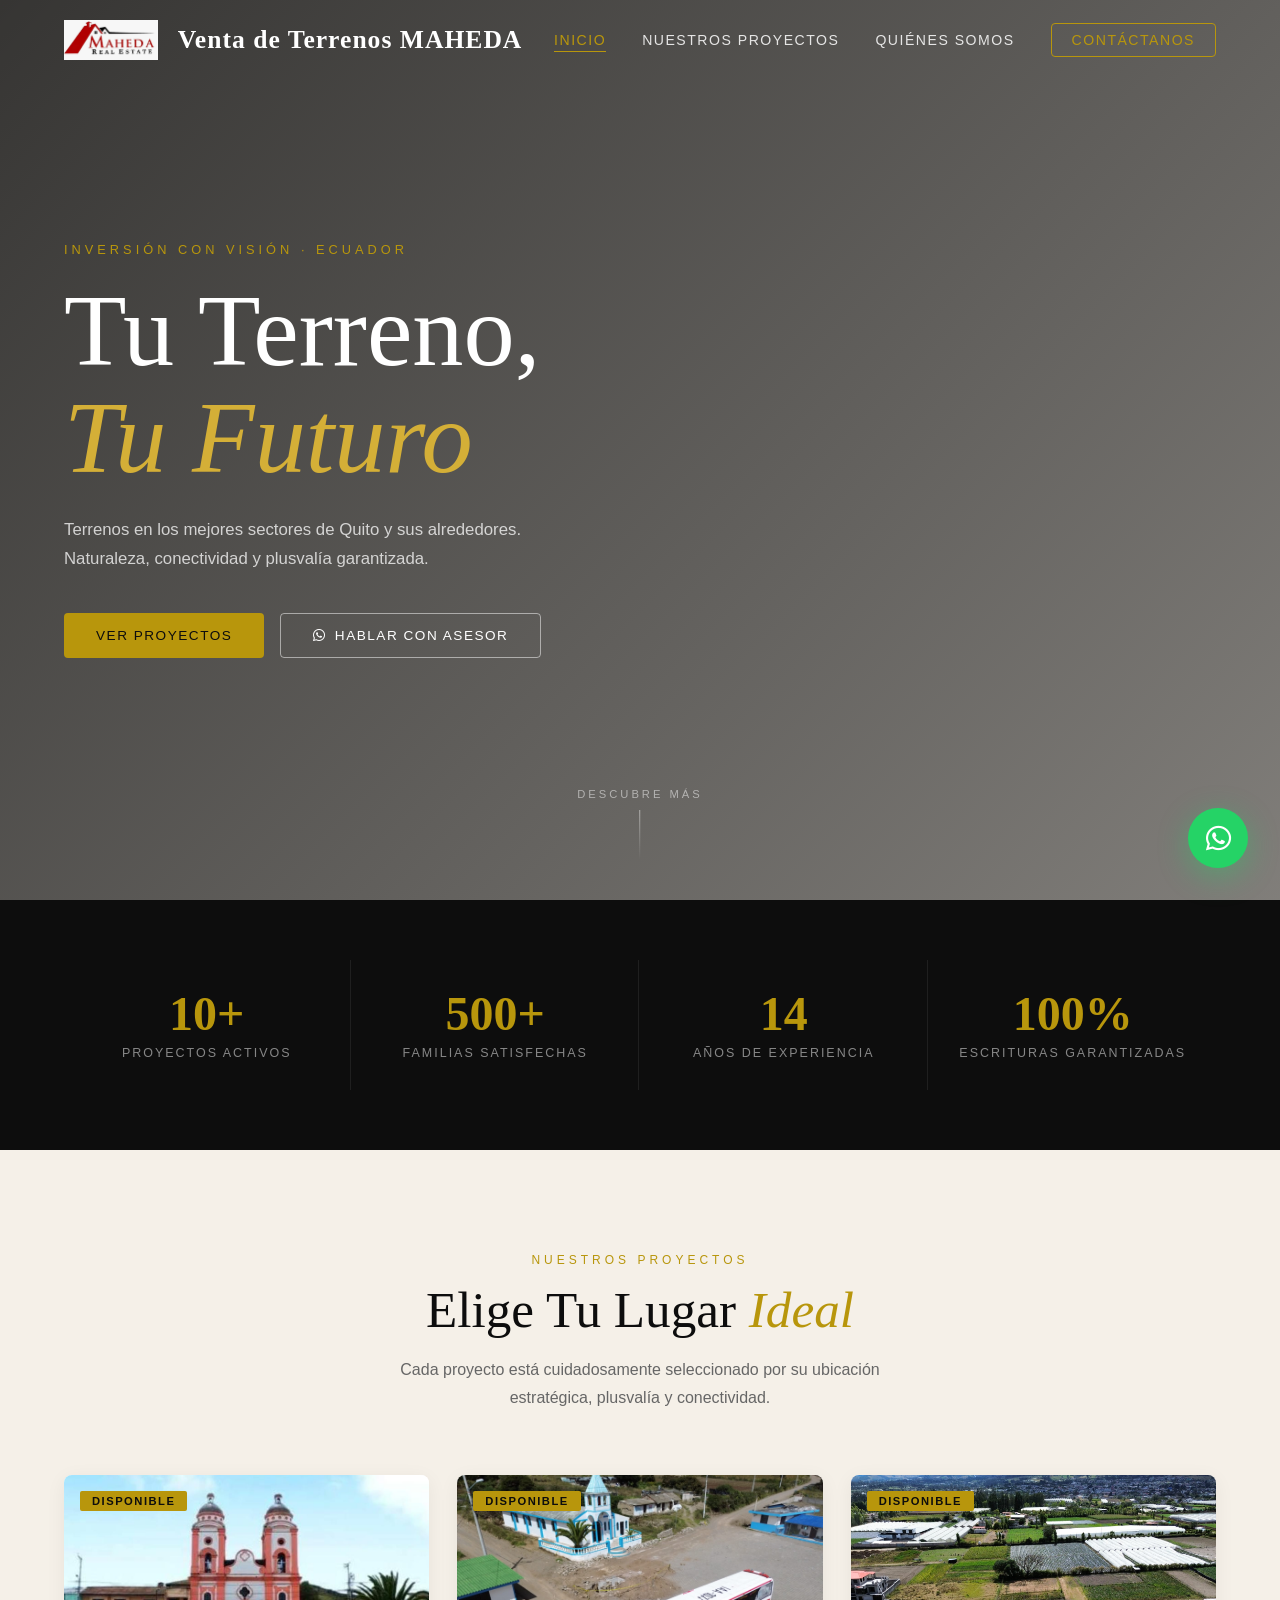
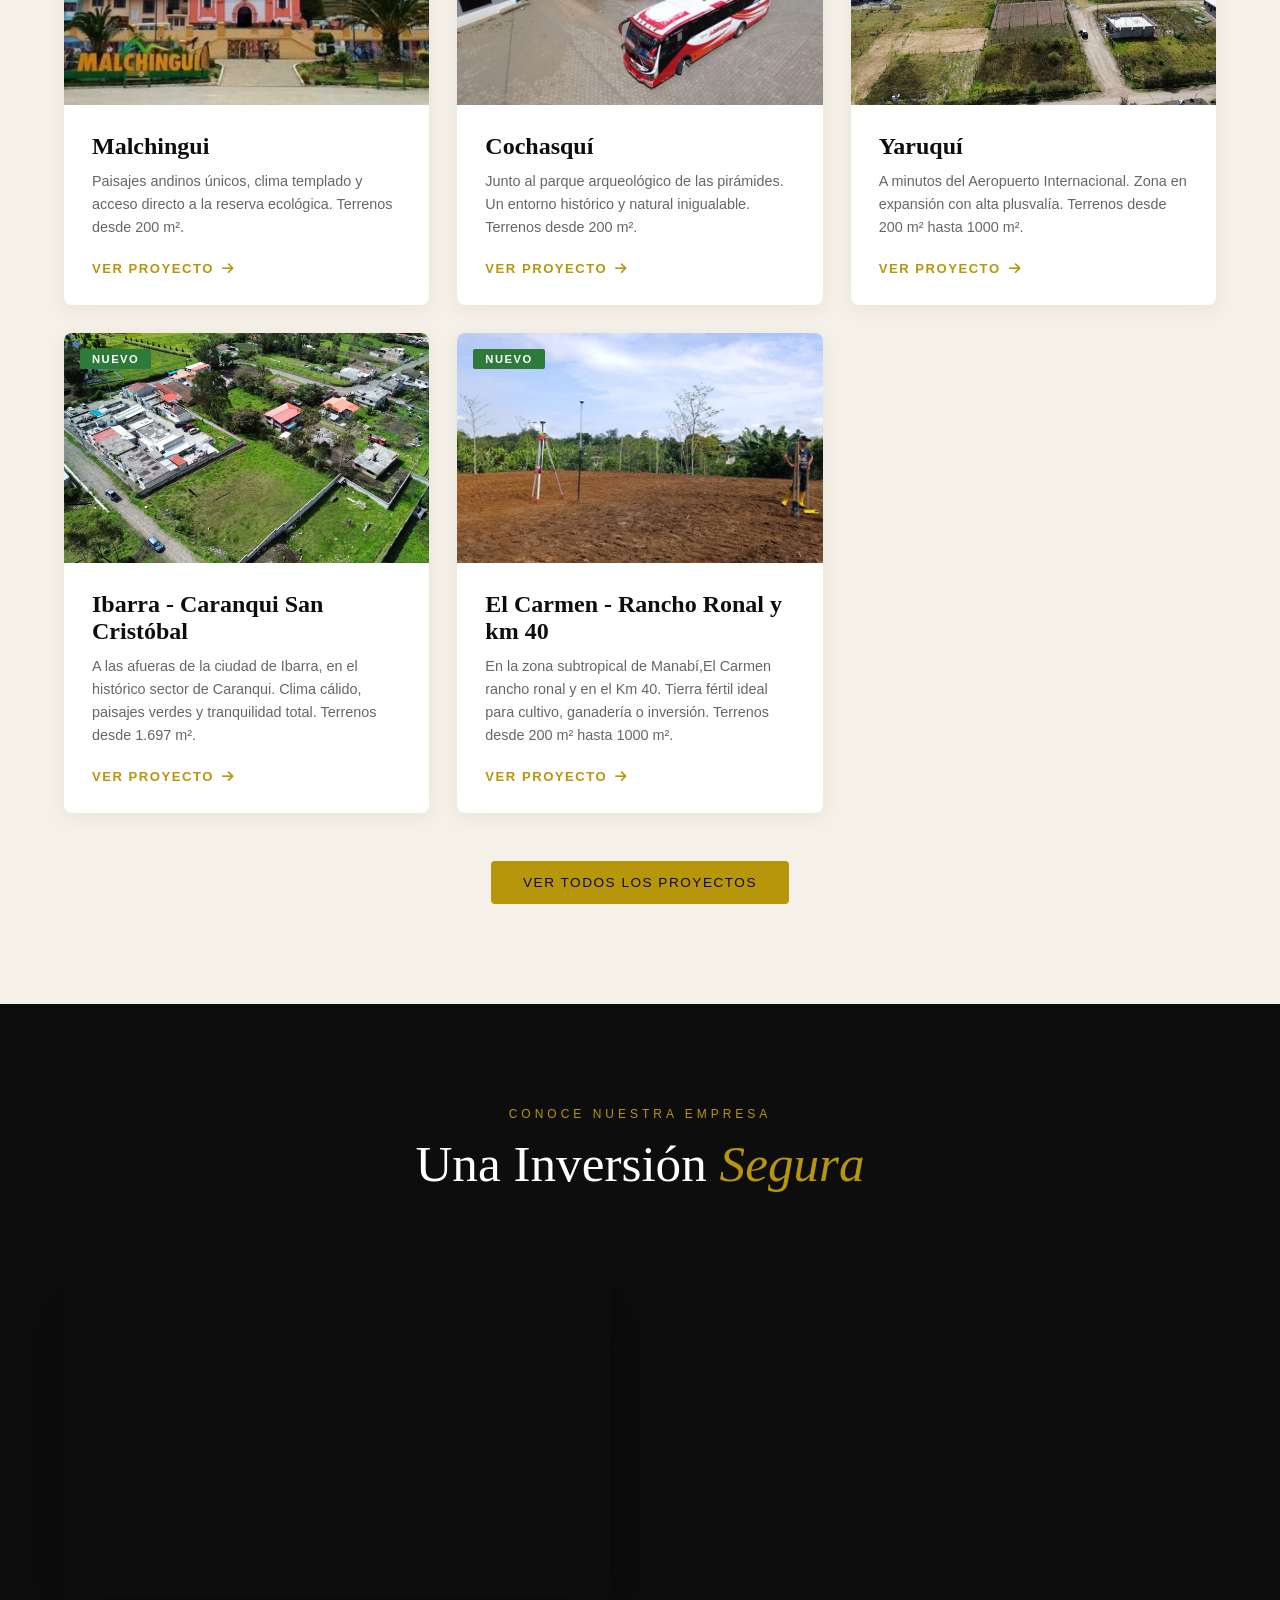
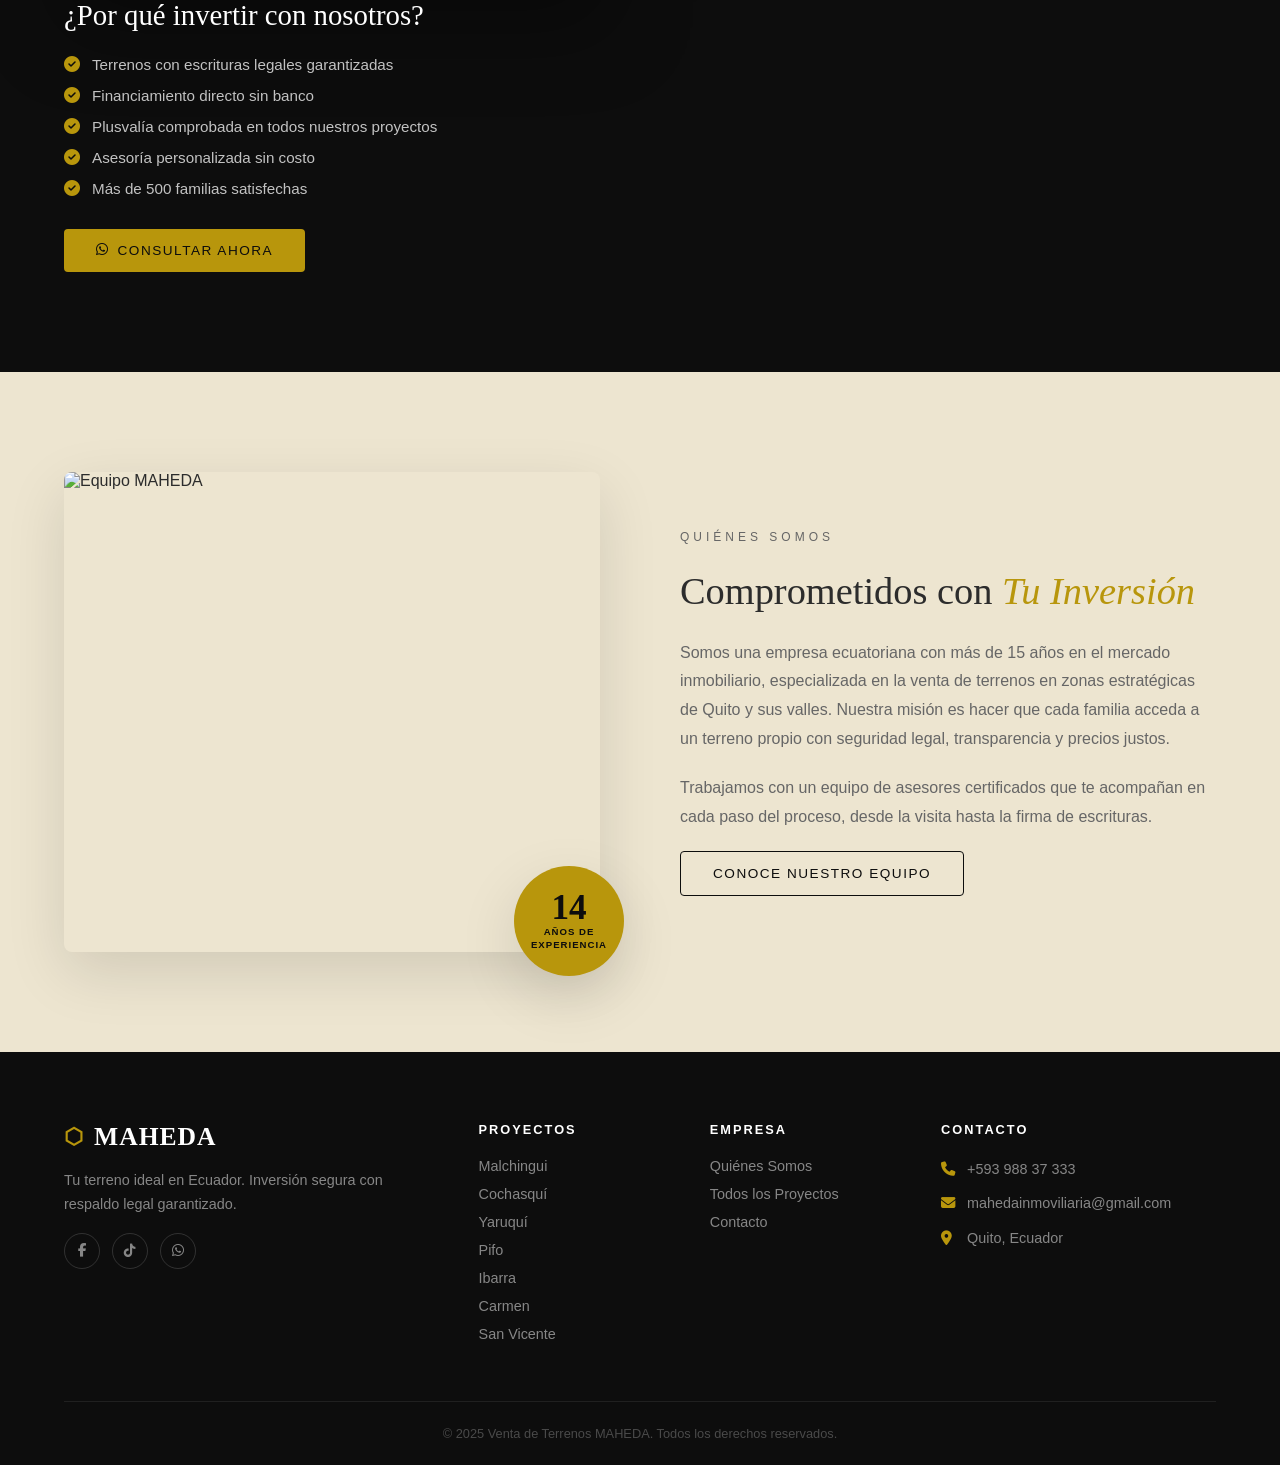
==== index.html @ ccbd86ca "first commit" ====
<!DOCTYPE html>
<html lang="es">
<head>
  <meta charset="UTF-8" />
  <meta name="viewport" content="width=device-width, initial-scale=1.0"/>
  <meta name="description" content="Venta de terrenos en Quito y sus alrededores. Proyectos en Malchingui, Cochasquí, Yaruquí, El carmen, San cristobal y Pifo . Inversión segura en Ecuador."/>
  <meta name="keywords" content="venta de terrenos Quito, terrenos Ecuador, lotes Quito, inversión terrenos, Malchingui, Cochasquí, Yaruquí"/>
  <title>MAHEDA | Venta de terrenos Quito</title>
  <link rel="icon" href="./img/logo.jpg" type="logo."/>

  <link rel="stylesheet" href="css/styles.css"/>
  <link href="https://cdn.pixabay.com/video/2022/10/31/137210-766502986_large.mp4" rel="stylesheet"/>
  <link rel="stylesheet" href="https://cdnjs.cloudflare.com/ajax/libs/font-awesome/6.5.0/css/all.min.css"/>
</head>
<body>

  <!-- NAVBAR -->
  <nav class="navbar" id="navbar">
    <div class="nav-container">
      <a href="index.html" class="nav-logo">
        <img src="./img/logo.jpg" alt="Logo MAHEDA" class="logo-img" style="height: 40px; width: auto; margin-right: 10px;"/>
        <span>Venta de Terrenos MAHEDA</span>
      </a>
      <ul class="nav-menu" id="navMenu">
        <li><a href="index.html" class="nav-link active">Inicio</a></li>
        <li><a href="proyectos.html" class="nav-link">Nuestros Proyectos</a></li>
        <li><a href="quienes-somos.html" class="nav-link">Quiénes Somos</a></li>
        <li><a href="#contacto" class="nav-link nav-cta">Contáctanos</a></li>
      </ul>
      <button class="hamburger" id="hamburger">
        <span></span><span></span><span></span>
      </button>
    </div>
  </nav>

  <!-- HERO -->
  <section class="hero" id="inicio">
    <div class="hero-overlay"></div>
    <video class="hero-video" autoplay muted loop playsinline>
      <source src="./img/WhatsApp Video 2026-02-23 at 12.33.13 PM.mp4" type="video/mp4"/>
    </video>
    <div class="hero-content">
      <p class="hero-tag">Inversión con Visión · Ecuador</p>
      <h1 class="hero-title">Tu Terreno,<br/><em>Tu Futuro</em></h1>
      <p class="hero-subtitle">Terrenos en los mejores sectores de Quito y sus alrededores. Naturaleza, conectividad y plusvalía garantizada.</p>
      <div class="hero-buttons">
        <a href="proyectos.html" class="btn btn-primary">Ver Proyectos</a>
        <a href="https://wa.me/message/QXF6SSZLIWANG1" target="_blank" class="btn btn-outline">
          <i class="fab fa-whatsapp"></i> Hablar con Asesor
        </a>
      </div>
    </div>
    <div class="hero-scroll">
      <span>Descubre más</span>
      <div class="scroll-line"></div>
    </div>
  </section>

  <!-- STATS -->
  <section class="stats">
    <div class="container">
      <div class="stats-grid">
        <div class="stat-item">
          <span class="stat-num">10+</span>
          <span class="stat-label">Proyectos Activos</span>
        </div>
        <div class="stat-item">
          <span class="stat-num">500+</span>
          <span class="stat-label">Familias Satisfechas</span>
        </div>
        <div class="stat-item">
          <span class="stat-num">14</span>
          <span class="stat-label">Años de Experiencia</span>
        </div>
        <div class="stat-item">
          <span class="stat-num">100%</span>
          <span class="stat-label">Escrituras Garantizadas</span>
        </div>
      </div>
    </div>
  </section>

  <!-- PROYECTOS DESTACADOS -->
  <section class="proyectos-home" id="proyectos">
    <div class="container">
      <div class="section-header">
        <p class="section-tag">Nuestros Proyectos</p>
        <h2 class="section-title">Elige Tu Lugar <em>Ideal</em></h2>
        <p class="section-desc">Cada proyecto está cuidadosamente seleccionado por su ubicación estratégica, plusvalía y conectividad.</p>
      </div>
      <div class="cards-grid">

        <a href="proyecto-malchingui.html" class="project-card">
          <div class="card-img-wrap">
            <img src="./img/M1.png" alt="Terrenos Malchingui"/>
            <span class="card-badge">Disponible</span>
          </div>
          <div class="card-body">
            <h3>Malchingui</h3>
            <p>Paisajes andinos únicos, clima templado y acceso directo a la reserva ecológica. Terrenos desde 200 m².</p>
            <span class="card-link">Ver proyecto <i class="fas fa-arrow-right"></i></span>
          </div>
        </a>

        <a href="proyecto-cochasqui.html" class="project-card">
          <div class="card-img-wrap">
            <img src="./img/C1.png" alt="Terrenos Cochasquí"/>
            <span class="card-badge">Disponible</span>
          </div>
          <div class="card-body">
            <h3>Cochasquí</h3>
            <p>Junto al parque arqueológico de las pirámides. Un entorno histórico y natural inigualable. Terrenos desde 200 m².</p>
            <span class="card-link">Ver proyecto <i class="fas fa-arrow-right"></i></span>
          </div>
        </a>

        <a href="proyecto-yaruqui.html" class="project-card">
          <div class="card-img-wrap">
            <img src="./img/Y1.png" alt="Terrenos Yaruquí"/>
            <span class="card-badge">Disponible</span>
          </div>
          <div class="card-body">
            <h3>Yaruquí</h3>
            <p>A minutos del Aeropuerto Internacional. Zona en expansión con alta plusvalía. Terrenos desde 200 m² hasta 1000 m².</p>
            <span class="card-link">Ver proyecto <i class="fas fa-arrow-right"></i></span>
          </div>
        </a>

        <a href="proyecto-SanCristobal.html" class="project-card">
          <div class="card-img-wrap">
            <img src="./img/SC1.png" alt="Terrenos San Cristóbal"/>
            <span class="card-badge new">Nuevo</span>
          </div>
          <div class="card-body">
            <h3>Ibarra - Caranqui San Cristóbal</h3>
            <p>A las afueras de la ciudad de Ibarra, en el histórico sector de Caranqui. Clima cálido, paisajes verdes y tranquilidad total. Terrenos desde 1.697  m².</p>
            <span class="card-link">Ver proyecto <i class="fas fa-arrow-right"></i></span>
          </div>
        </a>

        <a href="proyecto-Carmen.html" class="project-card">
          <div class="card-img-wrap">
            <img src="./img/CR1.png" alt="Terrenos El Carmen"/>
            <span class="card-badge new">Nuevo</span>
          </div>
          <div class="card-body">
            <h3>El Carmen - Rancho Ronal y km 40</h3>
            <p>En la zona subtropical de Manabí,El Carmen rancho ronal y en el Km 40. Tierra fértil ideal para cultivo, ganadería o inversión. Terrenos desde 200 m² hasta 1000 m².</p>
            <span class="card-link">Ver proyecto <i class="fas fa-arrow-right"></i></span>
          </div>
        </a>

      </div>
      <div class="center-btn">
        <a href="proyectos.html" class="btn btn-primary">Ver Todos los Proyectos</a>
      </div>
    </div>
  </section>

  <!-- VIDEO SECTION -->
  <section class="video-section">
    <div class="container">
      <div class="section-header light">
        <p class="section-tag">Conoce Nuestra Empresa</p>
        <h2 class="section-title">Una Inversión <em>Segura</em></h2>
      </div>
      <div class="video-grid">
  <div class="video-wrap">
    <iframe 
      width="100%" 
      height="100%" 
      src="https://www.youtube.com/embed/TnKXpTkiwDs" 
      title="Terrenos Quito" 
      frameborder="0" 
      allow="accelerometer; autoplay; clipboard-write; encrypted-media; gyroscope; picture-in-picture" 
      allowfullscreen>
    </iframe>
  </div>
</div>
        <div class="video-text">
          <h3>¿Por qué invertir con nosotros?</h3>
          <ul class="check-list">
            <li><i class="fas fa-check-circle"></i> Terrenos con escrituras legales garantizadas</li>
            <li><i class="fas fa-check-circle"></i> Financiamiento directo sin banco</li>
            <li><i class="fas fa-check-circle"></i> Plusvalía comprobada en todos nuestros proyectos</li>
            <li><i class="fas fa-check-circle"></i> Asesoría personalizada sin costo</li>
            <li><i class="fas fa-check-circle"></i> Más de 500 familias satisfechas</li>
          </ul>
          <a href="https://wa.me/message/QXF6SSZLIWANG1" target="_blank" class="btn btn-primary">
            <i class="fab fa-whatsapp"></i> Consultar Ahora
          </a>
        </div>
      </div>
    </div>
  </section>

  <!-- QUIÉNES SOMOS PREVIEW -->
  <section class="nosotros-home">
    <div class="container">
      <div class="nosotros-grid">
        <div class="nosotros-img-wrap">
          <img src="https://images.unsplash.com/photo-1560518883-ce09059eeffa?w=700&q=80" alt="Equipo MAHEDA"/>
          <div class="nosotros-badge">
            <span class="badge-num">14</span>
            <span class="badge-text">Años de<br/>Experiencia</span>
          </div>
        </div>
        <div class="nosotros-text">
          <p class="section-tag">Quiénes Somos</p>
          <h2>Comprometidos con <em>Tu Inversión</em></h2>
          <p>Somos una empresa ecuatoriana con más de 15 años en el mercado inmobiliario, especializada en la venta de terrenos en zonas estratégicas de Quito y sus valles. Nuestra misión es hacer que cada familia acceda a un terreno propio con seguridad legal, transparencia y precios justos.</p>
          <p>Trabajamos con un equipo de asesores certificados que te acompañan en cada paso del proceso, desde la visita hasta la firma de escrituras.</p>
          <a href="quienes-somos.html" class="btn btn-secondary">Conoce Nuestro Equipo</a>
        </div>
      </div>
    </div>
  </section>

  <!-- FOOTER -->
  <footer class="footer">
    <div class="container">
      <div class="footer-grid">
        <div>
          <div class="nav-logo footer-logo">
            <span class="logo-icon">⬡</span>
            <span>MAHEDA</span>
          </div>
          <p>Tu terreno ideal en Ecuador. Inversión segura con respaldo legal garantizado.</p>
          <div class="social-links">
            <a href="https://www.facebook.com/share/184TUNWzhw/"><i class="fab fa-facebook-f"></i></a>
            <a href="https://www.tiktok.com/@asesoresinmobiliarios01?_r=1&_t=ZS-945YZOYn1Vt"><i class="fab fa-tiktok"></i></a>
            <a href="https://wa.me/message/QXF6SSZLIWANG1" target="_blank"><i class="fab fa-whatsapp"></i></a>
          </div>
        </div>
        <div>
          <h4>Proyectos</h4>
          <ul>
            <li><a href="proyecto-malchingui.html">Malchingui</a></li>
            <li><a href="proyecto-cochasqui.html">Cochasquí</a></li>
            <li><a href="proyecto-yaruqui.html">Yaruquí</a></li>
            <li><a href="proyecto-PifoBelem.html">Pifo</a></li>
            <li><a href="proyecto-SanCristobal.html">Ibarra</a></li>
           <li><a href="proyecto-carmen.html">Carmen </a></li>
            <li><a href="proyecto-SanVicente.html">San Vicente</a></li>
          </ul>
        </div>
        <div>
          <h4>Empresa</h4>
          <ul>
            <li><a href="quienes-somos.html">Quiénes Somos</a></li>
            <li><a href="proyectos.html">Todos los Proyectos</a></li>
            <li><a href="#contacto">Contacto</a></li>
          </ul>
        </div>
        <div>
          <h4>Contacto</h4>
          <p><i class="fas fa-phone"></i> +593 988 37 333</p>
          <p><i class="fas fa-envelope"></i>mahedainmoviliaria@gmail.com</p>
          <p><i class="fas fa-map-marker-alt"></i> Quito, Ecuador</p>
        </div>
      </div>
      <div class="footer-bottom">
        <p>&copy; 2025 Venta de Terrenos MAHEDA. Todos los derechos reservados.</p>
      </div>
    </div>
  </footer>

  <!-- WHATSAPP FLOTANTE -->
  <a href="https://wa.me/message/QXF6SSZLIWANG1" target="_blank" class="whatsapp-float" title="Chatea con nosotros">
    <i class="fab fa-whatsapp"></i>
    <span class="wa-tooltip">¡Escríbenos!</span>
  </a>

  <script src="js/main.js"></script>
</body>
</html>
---- css/styles.css ----
/* =============================
   TierraViva Ecuador - Styles
   ============================= */

:root {
  --gold: #B8960C;
  --gold-light: #D4AF37;
  --dark: #0D0D0D;
  --dark2: #1A1A1A;
  --dark3: #252525;
  --cream: #F5F0E8;
  --cream2: #EDE5D0;
  --text: #2C2C2C;
  --text-light: #666;
  --white: #FFFFFF;
  --green-wa: #25D366;
  --radius: 4px;
  --shadow: 0 20px 60px rgba(0,0,0,0.12);
  --shadow-dark: 0 30px 80px rgba(0,0,0,0.35);
  --transition: all 0.4s cubic-bezier(0.25, 0.46, 0.45, 0.94);
}

*, *::before, *::after { box-sizing: border-box; margin: 0; padding: 0; }

html { scroll-behavior: smooth; }

body {
  font-family: 'Jost', sans-serif;
  font-weight: 300;
  color: var(--text);
  background: var(--cream);
  overflow-x: hidden;
}

img { max-width: 100%; display: block; }
a { text-decoration: none; color: inherit; }
ul { list-style: none; }

/* ---- CONTAINER ---- */
.container {
  max-width: 1200px;
  margin: 0 auto;
  padding: 0 24px;
}

/* ---- NAVBAR ---- */
.navbar {
  position: fixed;
  top: 0; left: 0; right: 0;
  z-index: 1000;
  padding: 20px 0;
  transition: var(--transition);
}
.navbar.scrolled {
  background: rgba(13,13,13,0.97);
  backdrop-filter: blur(20px);
  padding: 14px 0;
  box-shadow: 0 2px 40px rgba(0,0,0,0.3);
}
.nav-container {
  max-width: 1200px;
  margin: 0 auto;
  padding: 0 24px;
  display: flex;
  align-items: center;
  justify-content: space-between;
}
.nav-logo {
  display: flex;
  align-items: center;
  gap: 10px;
  font-family: 'Cormorant Garamond', serif;
  font-size: 1.6rem;
  font-weight: 600;
  color: var(--white);
  letter-spacing: 1px;
}
.logo-icon {
  color: var(--gold);
  font-size: 1.4rem;
}
.nav-menu {
  display: flex;
  align-items: center;
  gap: 36px;
}
.nav-link {
  color: rgba(255,255,255,0.85);
  font-size: 0.88rem;
  font-weight: 500;
  letter-spacing: 1.5px;
  text-transform: uppercase;
  position: relative;
  transition: var(--transition);
}
.nav-link::after {
  content: '';
  position: absolute;
  bottom: -4px; left: 0;
  width: 0; height: 1px;
  background: var(--gold);
  transition: var(--transition);
}
.nav-link:hover, .nav-link.active { color: var(--gold); }
.nav-link:hover::after, .nav-link.active::after { width: 100%; }
.nav-cta {
  border: 1px solid var(--gold);
  padding: 8px 20px;
  color: var(--gold) !important;
  border-radius: var(--radius);
}
.nav-cta:hover { background: var(--gold); color: var(--dark) !important; }
.nav-cta::after { display: none; }
.hamburger {
  display: none;
  flex-direction: column;
  gap: 5px;
  background: none;
  border: none;
  cursor: pointer;
}
.hamburger span {
  display: block;
  width: 26px; height: 2px;
  background: var(--white);
  transition: var(--transition);
}

/* ---- HERO ---- */
.hero {
  position: relative;
  height: 100vh;
  min-height: 650px;
  display: flex;
  align-items: center;
  overflow: hidden;
}
.hero-video {
  position: absolute;
  inset: 0;
  width: 100%; height: 100%;
  object-fit: cover;
  z-index: 0;
}
.hero-overlay {
  position: absolute;
  inset: 0;
  background: linear-gradient(135deg, rgba(0,0,0,0.78) 0%, rgba(13,13,13,0.5) 100%);
  z-index: 1;
}
.hero-content {
  position: relative;
  z-index: 2;
  padding: 0 24px;
  max-width: 1200px;
  margin: 0 auto;
  width: 100%;
}
.hero-tag {
  color: var(--gold);
  font-size: 0.8rem;
  letter-spacing: 4px;
  text-transform: uppercase;
  margin-bottom: 20px;
  animation: fadeUp 0.8s ease 0.2s both;
}
.hero-title {
  font-family: 'Cormorant Garamond', serif;
  font-size: clamp(3.5rem, 8vw, 7rem);
  font-weight: 300;
  color: var(--white);
  line-height: 1.05;
  margin-bottom: 24px;
  animation: fadeUp 0.8s ease 0.4s both;
}
.hero-title em {
  font-style: italic;
  color: var(--gold-light);
}
.hero-subtitle {
  font-size: 1.05rem;
  color: rgba(255,255,255,0.75);
  max-width: 500px;
  line-height: 1.7;
  margin-bottom: 40px;
  animation: fadeUp 0.8s ease 0.6s both;
}
.hero-buttons {
  display: flex;
  gap: 16px;
  flex-wrap: wrap;
  animation: fadeUp 0.8s ease 0.8s both;
}
.hero-scroll {
  position: absolute;
  bottom: 40px;
  left: 50%;
  transform: translateX(-50%);
  z-index: 2;
  display: flex;
  flex-direction: column;
  align-items: center;
  gap: 10px;
  color: rgba(255,255,255,0.5);
  font-size: 0.7rem;
  letter-spacing: 3px;
  text-transform: uppercase;
}
.scroll-line {
  width: 1px;
  height: 50px;
  background: linear-gradient(to bottom, rgba(255,255,255,0.5), transparent);
  animation: scrollPulse 1.5s ease-in-out infinite;
}

/* ---- BUTTONS ---- */
.btn {
  display: inline-flex;
  align-items: center;
  gap: 8px;
  padding: 14px 32px;
  font-family: 'Jost', sans-serif;
  font-size: 0.85rem;
  font-weight: 500;
  letter-spacing: 1.5px;
  text-transform: uppercase;
  border-radius: var(--radius);
  cursor: pointer;
  border: none;
  transition: var(--transition);
}
.btn-primary {
  background: var(--gold);
  color: var(--dark);
}
.btn-primary:hover {
  background: var(--gold-light);
  transform: translateY(-2px);
  box-shadow: 0 8px 30px rgba(184,150,12,0.4);
}
.btn-outline {
  background: transparent;
  color: var(--white);
  border: 1px solid rgba(255,255,255,0.5);
}
.btn-outline:hover {
  border-color: var(--gold);
  color: var(--gold);
  transform: translateY(-2px);
}
.btn-secondary {
  background: transparent;
  color: var(--dark);
  border: 1px solid var(--dark);
}
.btn-secondary:hover {
  background: var(--dark);
  color: var(--white);
  transform: translateY(-2px);
}
.full-w { width: 100%; justify-content: center; }

/* ---- STATS ---- */
.stats {
  background: var(--dark);
  padding: 60px 0;
}
.stats-grid {
  display: grid;
  grid-template-columns: repeat(4, 1fr);
  gap: 2px;
}
.stat-item {
  display: flex;
  flex-direction: column;
  align-items: center;
  gap: 8px;
  padding: 30px 20px;
  border-right: 1px solid rgba(255,255,255,0.08);
}
.stat-item:last-child { border: none; }
.stat-num {
  font-family: 'Cormorant Garamond', serif;
  font-size: 3rem;
  font-weight: 600;
  color: var(--gold);
  line-height: 1;
}
.stat-label {
  font-size: 0.78rem;
  letter-spacing: 2px;
  text-transform: uppercase;
  color: rgba(255,255,255,0.5);
}

/* ---- SECTION HEADER ---- */
.section-header {
  text-align: center;
  margin-bottom: 64px;
}
.section-tag {
  display: inline-block;
  color: var(--gold);
  font-size: 0.75rem;
  letter-spacing: 4px;
  text-transform: uppercase;
  margin-bottom: 12px;
}
.section-title {
  font-family: 'Cormorant Garamond', serif;
  font-size: clamp(2rem, 4vw, 3.2rem);
  font-weight: 400;
  color: var(--dark);
  line-height: 1.2;
  margin-bottom: 16px;
}
.section-title em {
  font-style: italic;
  color: var(--gold);
}
.section-desc {
  color: var(--text-light);
  font-size: 1rem;
  max-width: 520px;
  margin: 0 auto;
  line-height: 1.7;
}
.section-header.light .section-title { color: var(--white); }
.section-header.light .section-desc { color: rgba(255,255,255,0.6); }

/* ---- PROYECTOS HOME ---- */
.proyectos-home {
  padding: 100px 0;
  background: var(--cream);
}
.cards-grid {
  display: grid;
  grid-template-columns: repeat(3, 1fr);
  gap: 28px;
  margin-bottom: 48px;
}
.project-card {
  background: var(--white);
  border-radius: 8px;
  overflow: hidden;
  transition: var(--transition);
  box-shadow: 0 4px 20px rgba(0,0,0,0.06);
  display: block;
}
.project-card:hover {
  transform: translateY(-8px);
  box-shadow: var(--shadow);
}
.card-img-wrap {
  position: relative;
  overflow: hidden;
  height: 230px;
}
.card-img-wrap img {
  width: 100%; height: 100%;
  object-fit: cover;
  transition: transform 0.6s ease;
}
.project-card:hover .card-img-wrap img { transform: scale(1.06); }
.card-badge {
  position: absolute;
  top: 16px; left: 16px;
  background: var(--gold);
  color: var(--dark);
  font-size: 0.7rem;
  font-weight: 600;
  letter-spacing: 1.5px;
  text-transform: uppercase;
  padding: 4px 12px;
  border-radius: 2px;
}
.card-badge.new { background: #2D7A3A; color: var(--white); }
.card-body {
  padding: 28px;
}
.card-body h3 {
  font-family: 'Cormorant Garamond', serif;
  font-size: 1.5rem;
  font-weight: 600;
  margin-bottom: 10px;
  color: var(--dark);
}
.card-body p {
  font-size: 0.9rem;
  color: var(--text-light);
  line-height: 1.6;
  margin-bottom: 20px;
}
.card-link {
  display: inline-flex;
  align-items: center;
  gap: 8px;
  color: var(--gold);
  font-size: 0.82rem;
  font-weight: 600;
  letter-spacing: 1.5px;
  text-transform: uppercase;
  transition: var(--transition);
}
.project-card:hover .card-link { gap: 14px; }
.center-btn { text-align: center; }

/* ---- VIDEO SECTION ---- */
.video-section {
  background: var(--dark);
  padding: 100px 0;
}
.video-grid {
  display: grid;
  grid-template-columns: 1fr 1fr;
  gap: 60px;
  align-items: center;
}
.video-wrap {
  border-radius: 8px;
  overflow: hidden;
  height: 340px;
  box-shadow: var(--shadow-dark);
}
.video-wrap iframe {
  width: 100%; height: 100%;
}
.video-text h3 {
  font-family: 'Cormorant Garamond', serif;
  font-size: 1.8rem;
  color: var(--white);
  margin-bottom: 24px;
  font-weight: 400;
}
.check-list {
  margin-bottom: 32px;
}
.check-list li {
  display: flex;
  align-items: center;
  gap: 12px;
  color: rgba(255,255,255,0.75);
  font-size: 0.95rem;
  margin-bottom: 14px;
}
.check-list li i { color: var(--gold); font-size: 1rem; }

/* ---- NOSOTROS HOME ---- */
.nosotros-home {
  padding: 100px 0;
  background: var(--cream2);
}
.nosotros-grid {
  display: grid;
  grid-template-columns: 1fr 1fr;
  gap: 80px;
  align-items: center;
}
.nosotros-img-wrap {
  position: relative;
}
.nosotros-img-wrap img {
  border-radius: 8px;
  width: 100%;
  height: 480px;
  object-fit: cover;
  box-shadow: var(--shadow);
}
.nosotros-badge {
  position: absolute;
  bottom: -24px;
  right: -24px;
  background: var(--gold);
  color: var(--dark);
  width: 110px; height: 110px;
  border-radius: 50%;
  display: flex;
  flex-direction: column;
  align-items: center;
  justify-content: center;
  text-align: center;
  box-shadow: var(--shadow);
}
.badge-num {
  font-family: 'Cormorant Garamond', serif;
  font-size: 2.2rem;
  font-weight: 700;
  line-height: 1;
}
.badge-text {
  font-size: 0.6rem;
  letter-spacing: 1px;
  text-transform: uppercase;
  font-weight: 600;
  line-height: 1.4;
}
.nosotros-text .section-tag { text-align: left; }
.nosotros-text h2 {
  font-family: 'Cormorant Garamond', serif;
  font-size: clamp(1.8rem, 3vw, 2.6rem);
  font-weight: 400;
  margin-bottom: 24px;
  line-height: 1.2;
}
.nosotros-text h2 em { font-style: italic; color: var(--gold); }
.nosotros-text p {
  color: var(--text-light);
  line-height: 1.8;
  margin-bottom: 20px;
}

/* ---- CONTACTO ---- */
.contacto-section {
  padding: 100px 0;
  background: var(--cream);
}
.contact-form {
  max-width: 680px;
  margin: 0 auto;
  display: flex;
  flex-direction: column;
  gap: 16px;
}
.form-row {
  display: grid;
  grid-template-columns: 1fr 1fr;
  gap: 16px;
}
.contact-form input,
.contact-form select,
.contact-form textarea {
  width: 100%;
  padding: 16px 20px;
  border: 1px solid rgba(0,0,0,0.12);
  border-radius: var(--radius);
  font-family: 'Jost', sans-serif;
  font-size: 0.95rem;
  background: var(--white);
  color: var(--text);
  transition: var(--transition);
  outline: none;
}
.contact-form input:focus,
.contact-form select:focus,
.contact-form textarea:focus {
  border-color: var(--gold);
  box-shadow: 0 0 0 3px rgba(184,150,12,0.15);
}
.contact-form textarea { resize: vertical; }

/* ---- FOOTER ---- */
.footer {
  background: var(--dark);
  padding: 70px 0 0;
}
.footer-grid {
  display: grid;
  grid-template-columns: 2fr 1fr 1fr 1.5fr;
  gap: 48px;
  padding-bottom: 48px;
  border-bottom: 1px solid rgba(255,255,255,0.08);
}
.footer-logo { margin-bottom: 16px; }
.footer-grid > div > p {
  color: rgba(255,255,255,0.5);
  font-size: 0.9rem;
  line-height: 1.7;
  margin-bottom: 12px;
}
.footer-grid h4 {
  color: var(--white);
  font-size: 0.8rem;
  letter-spacing: 2px;
  text-transform: uppercase;
  margin-bottom: 20px;
  font-weight: 600;
}
.footer-grid ul li {
  margin-bottom: 10px;
}
.footer-grid ul li a {
  color: rgba(255,255,255,0.5);
  font-size: 0.9rem;
  transition: var(--transition);
}
.footer-grid ul li a:hover { color: var(--gold); }
.footer-grid > div:last-child p {
  display: flex;
  align-items: center;
  gap: 10px;
  color: rgba(255,255,255,0.5);
  font-size: 0.9rem;
  margin-bottom: 10px;
}
.footer-grid > div:last-child p i { color: var(--gold); width: 16px; }
.social-links {
  display: flex;
  gap: 12px;
  margin-top: 16px;
}
.social-links a {
  width: 36px; height: 36px;
  border: 1px solid rgba(255,255,255,0.15);
  border-radius: 50%;
  display: flex;
  align-items: center;
  justify-content: center;
  color: rgba(255,255,255,0.5);
  font-size: 0.85rem;
  transition: var(--transition);
}
.social-links a:hover {
  border-color: var(--gold);
  color: var(--gold);
  transform: translateY(-2px);
}
.footer-bottom {
  text-align: center;
  padding: 24px 0;
  color: rgba(255,255,255,0.25);
  font-size: 0.8rem;
}

/* ---- WHATSAPP FLOTANTE ---- */
.whatsapp-float {
  position: fixed;
  bottom: 32px;
  right: 32px;
  z-index: 999;
  width: 60px; height: 60px;
  background: var(--green-wa);
  border-radius: 50%;
  display: flex;
  align-items: center;
  justify-content: center;
  color: var(--white);
  font-size: 1.8rem;
  box-shadow: 0 8px 30px rgba(37,211,102,0.4);
  transition: var(--transition);
  animation: waPulse 2s ease-in-out infinite;
}
.whatsapp-float:hover {
  transform: scale(1.1);
  box-shadow: 0 12px 40px rgba(37,211,102,0.6);
}
.wa-tooltip {
  position: absolute;
  right: 70px;
  background: var(--dark);
  color: var(--white);
  padding: 6px 14px;
  border-radius: 4px;
  font-size: 0.82rem;
  white-space: nowrap;
  opacity: 0;
  pointer-events: none;
  transition: var(--transition);
}
.whatsapp-float:hover .wa-tooltip { opacity: 1; }

/* ---- PAGE HERO (páginas internas) ---- */
.page-hero {
  min-height: 420px;
  background: var(--dark);
  display: flex;
  align-items: flex-end;
  padding-bottom: 70px;
  padding-top: 120px;
  position: relative;
  overflow: hidden;
}
.page-hero-bg {
  position: absolute;
  inset: 0;
  width: 100%; height: 100%;
  object-fit: cover;
  opacity: 0.35;
}
.page-hero-content {
  position: relative;
  z-index: 1;
  width: 100%;
}
.page-hero-tag {
  color: var(--gold);
  font-size: 0.75rem;
  letter-spacing: 4px;
  text-transform: uppercase;
  margin-bottom: 12px;
}
.page-hero-title {
  font-family: 'Cormorant Garamond', serif;
  font-size: clamp(2.5rem, 5vw, 4.5rem);
  font-weight: 300;
  color: var(--white);
  line-height: 1.1;
}
.page-hero-title em { font-style: italic; color: var(--gold-light); }

/* ---- PROYECTO DETAIL ---- */
.proyecto-detail {
  padding: 80px 0;
  background: var(--cream);
}
.proyecto-detail-grid {
  display: grid;
  grid-template-columns: 1.2fr 1fr;
  gap: 60px;
  align-items: start;
  margin-bottom: 60px;
}
.gallery-main {
  border-radius: 8px;
  overflow: hidden;
  height: 380px;
  margin-bottom: 12px;
}
.gallery-main img {
  width: 100%; height: 100%;
  object-fit: cover;
  cursor: pointer;
  transition: transform 0.4s;
}
.gallery-main img:hover { transform: scale(1.02); }
.gallery-thumbs {
  display: grid;
  grid-template-columns: repeat(4, 1fr);
  gap: 10px;
}
.gallery-thumbs img {
  width: 100%;
  height: 90px;
  object-fit: cover;
  border-radius: 4px;
  cursor: pointer;
  border: 2px solid transparent;
  transition: var(--transition);
}
.gallery-thumbs img:hover,
.gallery-thumbs img.active { border-color: var(--gold); }
.proyecto-info h2 {
  font-family: 'Cormorant Garamond', serif;
  font-size: 2.2rem;
  font-weight: 400;
  color: var(--dark);
  margin-bottom: 8px;
}
.proyecto-precio {
  font-family: 'Cormorant Garamond', serif;
  font-size: 1.8rem;
  color: var(--gold);
  font-weight: 600;
  margin-bottom: 24px;
}
.proyecto-desc {
  color: var(--text-light);
  line-height: 1.8;
  margin-bottom: 28px;
}
.proyecto-specs {
  display: grid;
  grid-template-columns: 1fr 1fr;
  gap: 16px;
  margin-bottom: 32px;
  background: var(--cream2);
  padding: 24px;
  border-radius: 8px;
}
.spec-item {
  display: flex;
  flex-direction: column;
  gap: 4px;
}
.spec-label {
  font-size: 0.72rem;
  letter-spacing: 2px;
  text-transform: uppercase;
  color: var(--text-light);
}
.spec-value {
  font-size: 1rem;
  font-weight: 500;
  color: var(--dark);
}
.wa-btn-proyecto {
  width: 100%;
  justify-content: center;
  font-size: 1rem;
  padding: 16px;
  background: var(--green-wa);
  color: var(--white);
  border-radius: var(--radius);
  font-family: 'Jost', sans-serif;
  font-weight: 500;
  letter-spacing: 1px;
  display: flex;
  align-items: center;
  gap: 10px;
  transition: var(--transition);
  margin-top: 8px;
}
.wa-btn-proyecto:hover {
  background: #1da851;
  transform: translateY(-2px);
  box-shadow: 0 8px 30px rgba(37,211,102,0.35);
}
.proyecto-map {
  margin-top: 60px;
}
.proyecto-map h3 {
  font-family: 'Cormorant Garamond', serif;
  font-size: 1.8rem;
  margin-bottom: 24px;
  color: var(--dark);
}
.proyecto-map iframe {
  width: 100%;
  height: 380px;
  border-radius: 8px;
  border: none;
}

/* ---- PROYECTOS GRID (proyectos.html) ---- */
.proyectos-page {
  padding: 80px 0;
  background: var(--cream);
}

/* ---- QUIÉNES SOMOS ---- */
.nosotros-page {
  padding: 80px 0;
  background: var(--cream);
}
.equipo-grid {
  display: grid;
  grid-template-columns: repeat(3, 1fr);
  gap: 32px;
  margin-top: 60px;
}
.team-card {
  background: var(--white);
  border-radius: 8px;
  overflow: hidden;
  text-align: center;
  box-shadow: 0 4px 20px rgba(0,0,0,0.06);
  transition: var(--transition);
}
.team-card:hover { transform: translateY(-6px); box-shadow: var(--shadow); }
.team-card img {
  width: 100%;
  height: 260px;
  object-fit: cover;
}
.team-card-body { padding: 24px; }
.team-card-body h3 {
  font-family: 'Cormorant Garamond', serif;
  font-size: 1.3rem;
  margin-bottom: 4px;
  color: var(--dark);
}
.team-card-body .role {
  color: var(--gold);
  font-size: 0.8rem;
  letter-spacing: 1.5px;
  text-transform: uppercase;
  margin-bottom: 12px;
}
.team-card-body p {
  font-size: 0.88rem;
  color: var(--text-light);
  line-height: 1.6;
}
.valores-grid {
  display: grid;
  grid-template-columns: repeat(3, 1fr);
  gap: 28px;
  margin-top: 48px;
}
.valor-item {
  text-align: center;
  padding: 40px 30px;
  background: var(--white);
  border-radius: 8px;
  box-shadow: 0 4px 20px rgba(0,0,0,0.05);
  transition: var(--transition);
}
.valor-item:hover { transform: translateY(-4px); box-shadow: var(--shadow); }
.valor-icon {
  font-size: 2rem;
  color: var(--gold);
  margin-bottom: 16px;
}
.valor-item h3 {
  font-family: 'Cormorant Garamond', serif;
  font-size: 1.3rem;
  margin-bottom: 10px;
  color: var(--dark);
}
.valor-item p {
  font-size: 0.9rem;
  color: var(--text-light);
  line-height: 1.6;
}

/* ---- ANIMATIONS ---- */
@keyframes fadeUp {
  from { opacity: 0; transform: translateY(30px); }
  to { opacity: 1; transform: translateY(0); }
}
@keyframes scrollPulse {
  0%, 100% { opacity: 1; transform: scaleY(1); }
  50% { opacity: 0.4; transform: scaleY(0.7); }
}
@keyframes waPulse {
  0%, 100% { box-shadow: 0 8px 30px rgba(37,211,102,0.4); }
  50% { box-shadow: 0 8px 50px rgba(37,211,102,0.7); }
}

/* ---- RESPONSIVE ---- */
@media (max-width: 1024px) {
  .cards-grid { grid-template-columns: repeat(2, 1fr); }
  .footer-grid { grid-template-columns: 1fr 1fr; }
  .video-grid { grid-template-columns: 1fr; }
  .video-wrap { height: 280px; }
  .nosotros-grid { grid-template-columns: 1fr; }
  .nosotros-img-wrap img { height: 350px; }
  .proyecto-detail-grid { grid-template-columns: 1fr; }
  .equipo-grid { grid-template-columns: repeat(2, 1fr); }
  .valores-grid { grid-template-columns: repeat(2, 1fr); }
}
@media (max-width: 768px) {
  .nav-menu {
    position: fixed;
    top: 0; right: -100%;
    width: 80%;
    max-width: 320px;
    height: 100vh;
    background: var(--dark);
    flex-direction: column;
    justify-content: center;
    gap: 32px;
    transition: right 0.4s ease;
    padding: 40px;
  }
  .nav-menu.open { right: 0; }
  .hamburger { display: flex; z-index: 1001; }
  .stats-grid { grid-template-columns: repeat(2, 1fr); }
  .cards-grid { grid-template-columns: 1fr; }
  .form-row { grid-template-columns: 1fr; }
  .footer-grid { grid-template-columns: 1fr; }
  .equipo-grid { grid-template-columns: 1fr; }
  .valores-grid { grid-template-columns: 1fr; }
  .gallery-thumbs { grid-template-columns: repeat(3, 1fr); }
  .proyecto-specs { grid-template-columns: 1fr; }
  .nosotros-badge { width: 90px; height: 90px; right: -10px; }
}
@media (max-width: 480px) {
  .stats-grid { grid-template-columns: 1fr 1fr; }
  .hero-buttons { flex-direction: column; }
  .hero-buttons .btn { width: 100%; justify-content: center; }
}
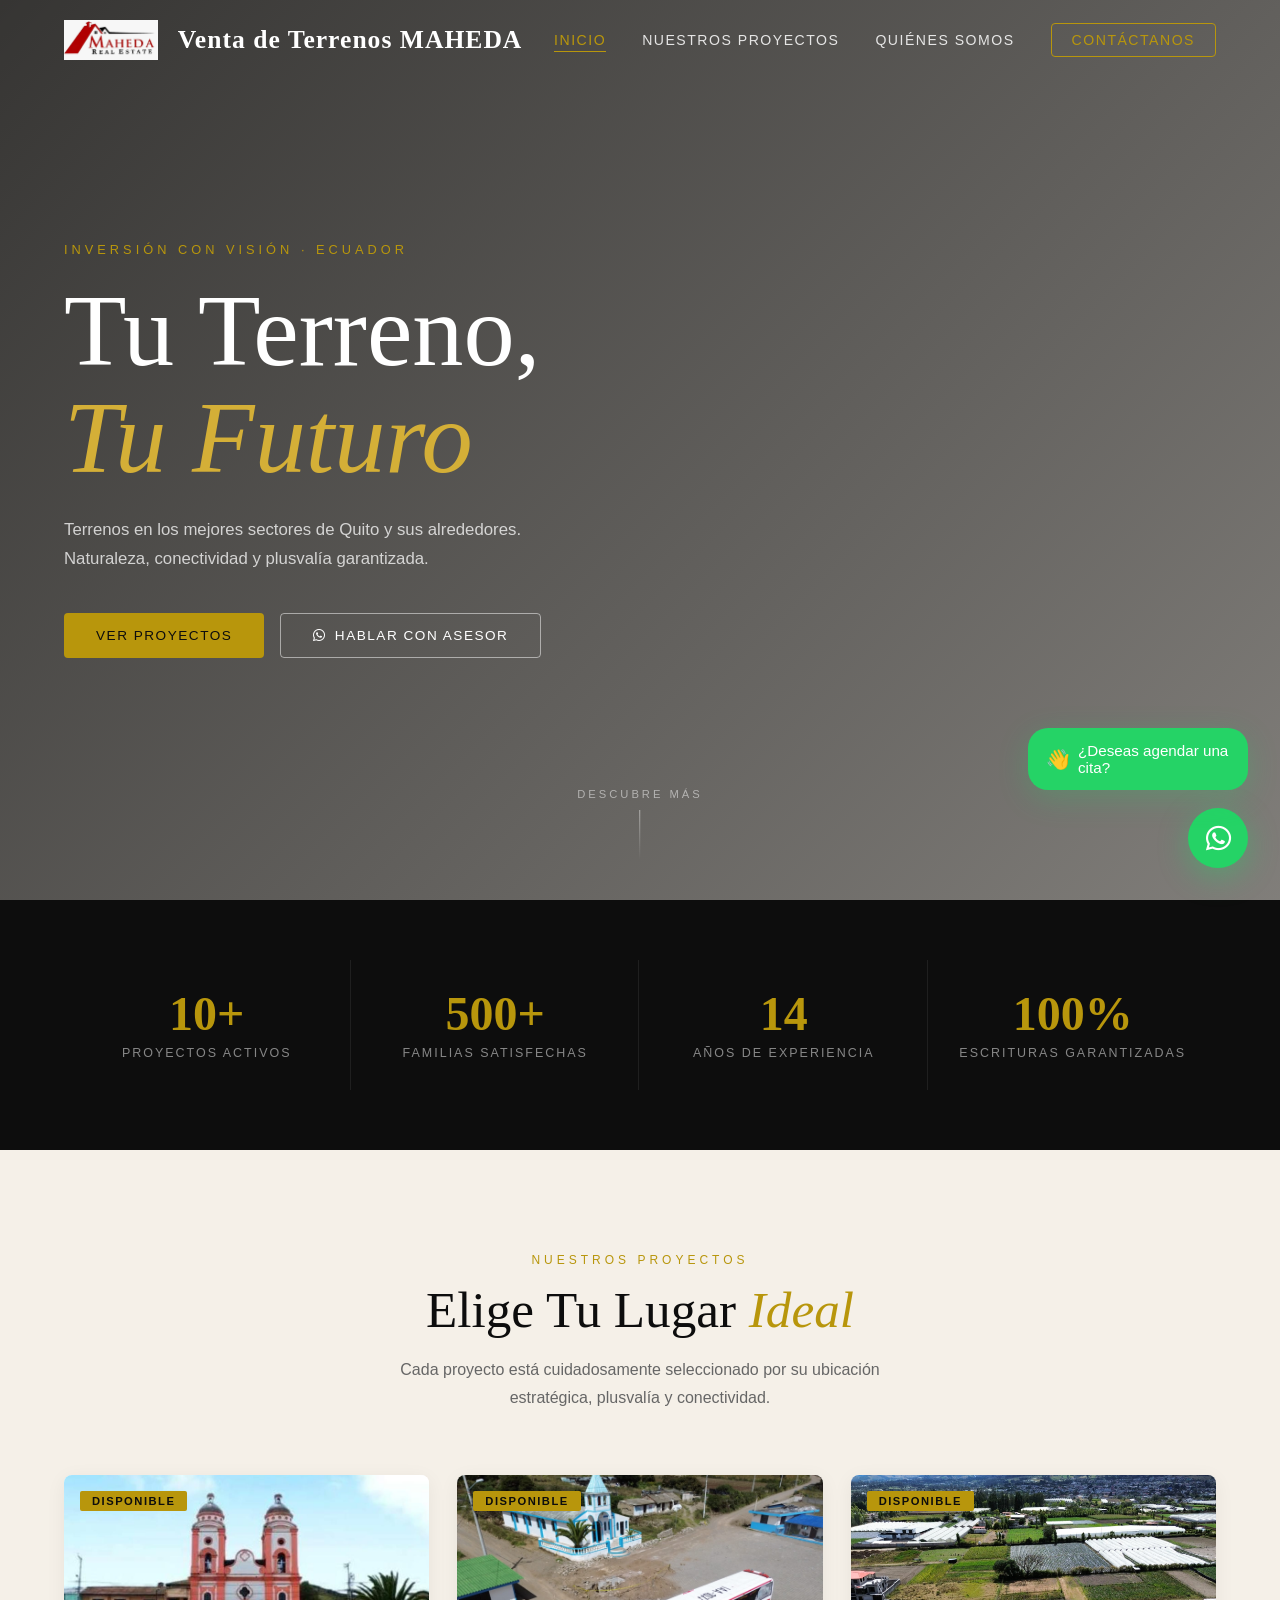
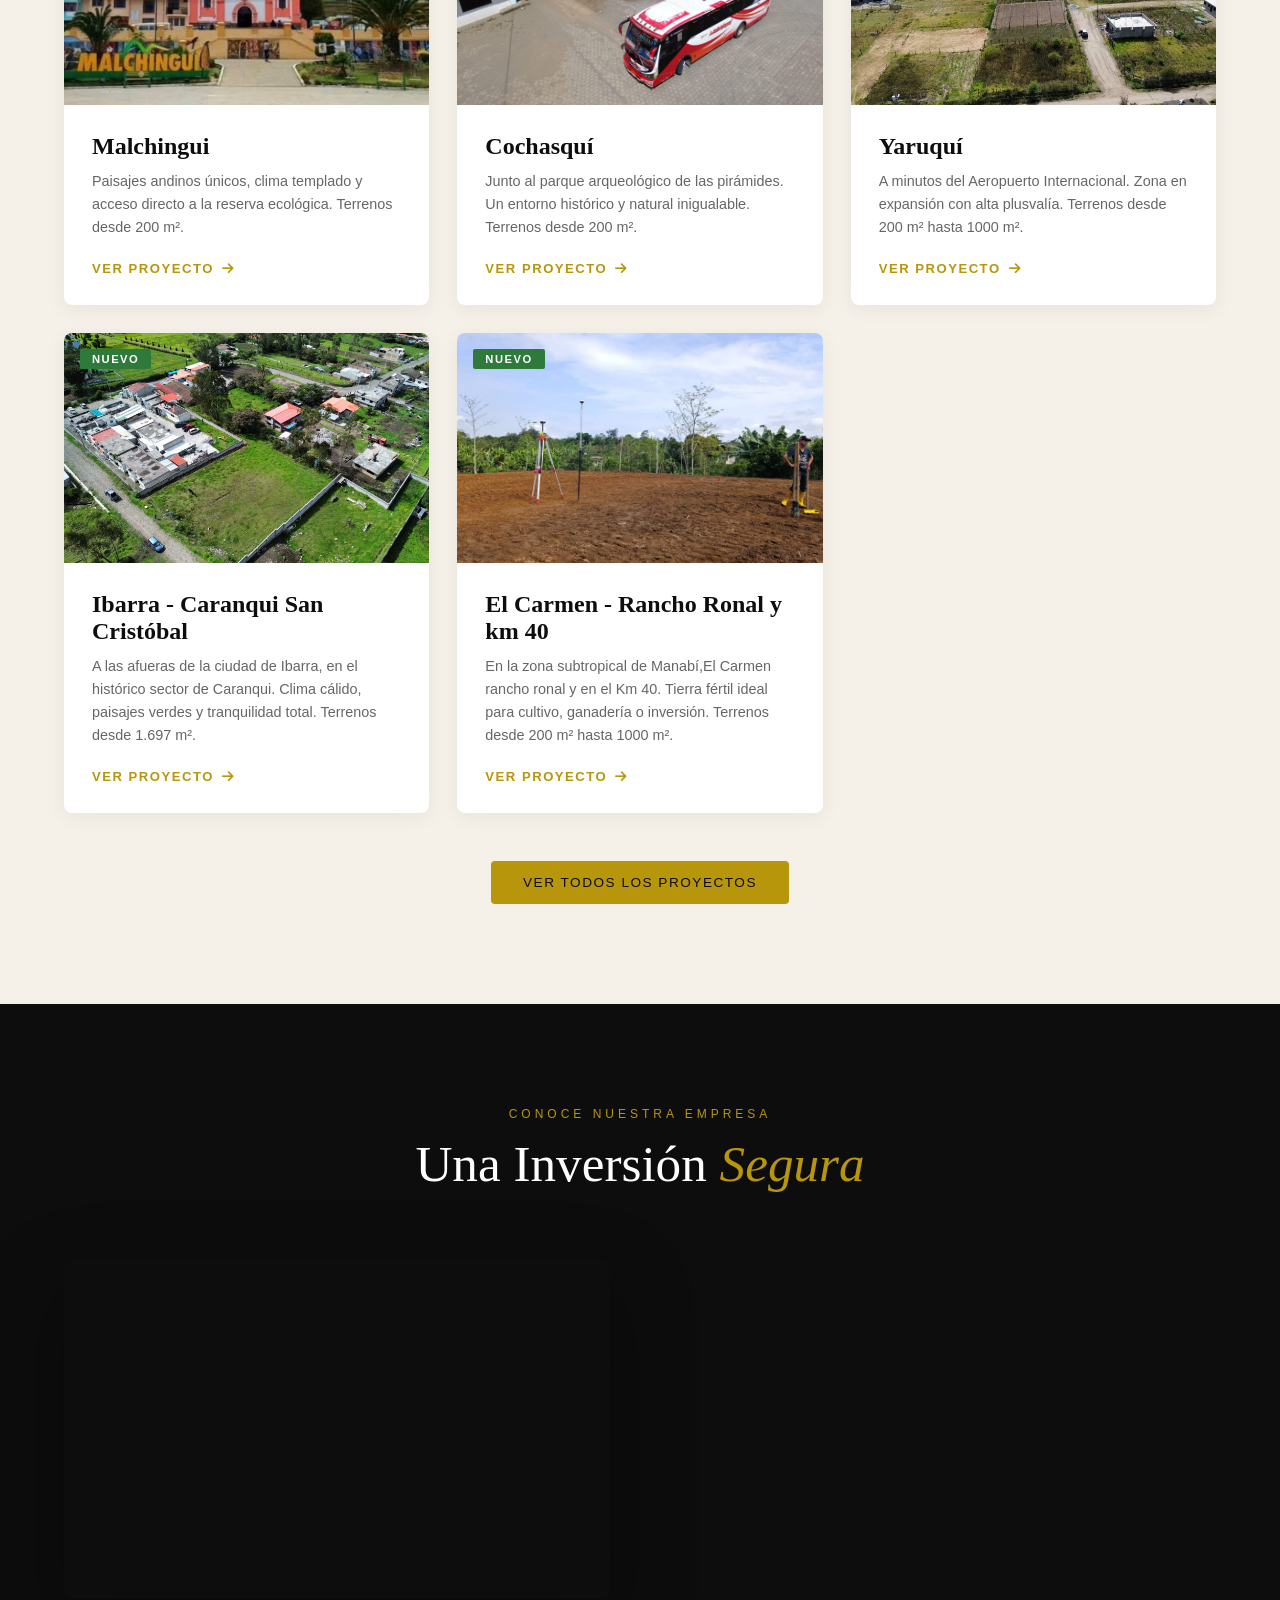
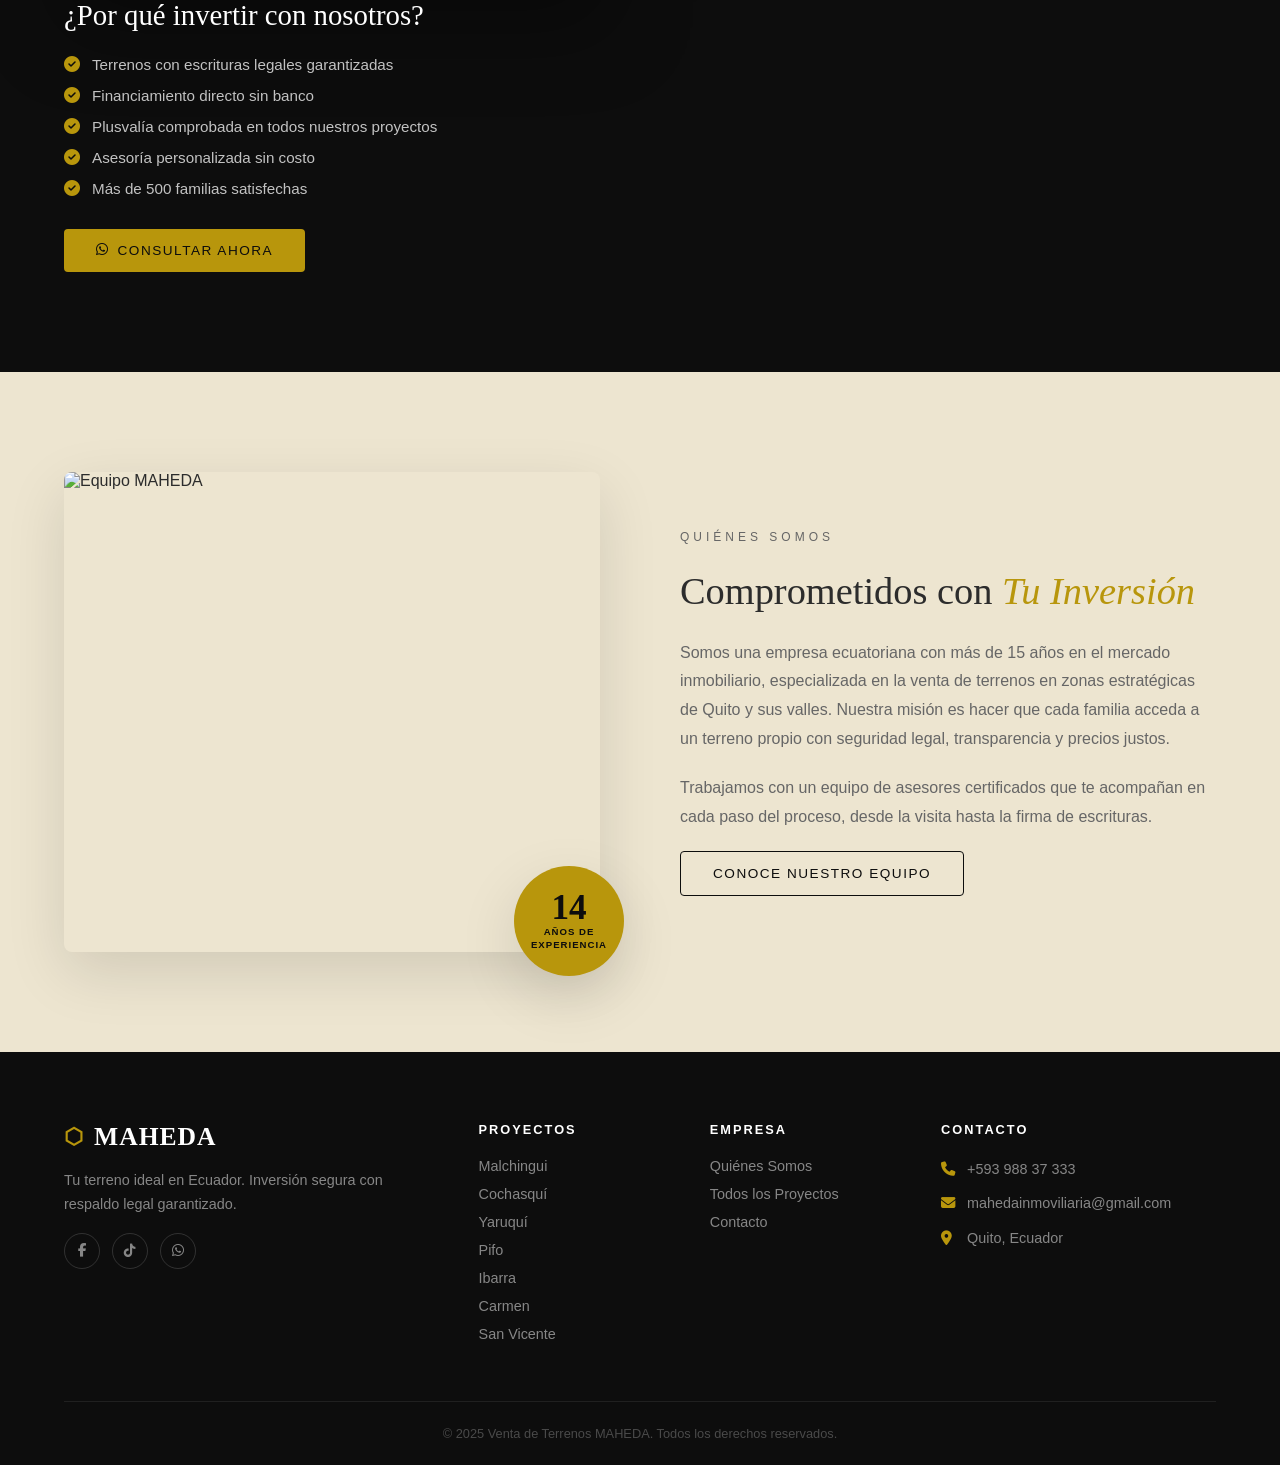
==== commit 57ad8574: "Actualización de mi página" ====
--- a/index.html
+++ b/index.html
@@ -268,8 +268,9 @@
   <!-- WHATSAPP FLOTANTE -->
   <a href="https://wa.me/message/QXF6SSZLIWANG1" target="_blank" class="whatsapp-float" title="Chatea con nosotros">
     <i class="fab fa-whatsapp"></i>
-    <span class="wa-tooltip">¡Escríbenos!</span>
+    <span class="wa-tooltip">¿Deseas agendar una cita?</span>
   </a>
+  <div class="wa-notification">¿Deseas agendar una cita?</div>
 
   <script src="js/main.js"></script>
 </body>
--- a/css/styles.css
+++ b/css/styles.css
@@ -641,7 +641,7 @@
 }
 .whatsapp-float:hover {
   transform: scale(1.1);
-  box-shadow: 0 12px 40px rgba(37,211,102,0.6);
+  box-shadow: 0 12px 40px rgba(37, 211, 101, 0.151);
 }
 .wa-tooltip {
   position: absolute;
@@ -657,6 +657,40 @@
   transition: var(--transition);
 }
 .whatsapp-float:hover .wa-tooltip { opacity: 1; }
+
+/* ---- NOTIFICACIÓN FLOTANTE ---- */
+.wa-notification {
+  position: fixed;
+  bottom: 110px;
+  right: 32px;
+  z-index: 1000;
+  background: var(--green-wa);
+  color: var(--white);
+  padding: 14px 18px;
+  border-radius: 20px;
+  font-size: 0.95rem;
+  font-weight: 500;
+  max-width: 220px;
+  box-shadow: 0 8px 30px rgba(37, 211, 101, 0.247);
+  animation: notifBounce 0.6s cubic-bezier(0.34, 1.56, 0.64, 1);
+  display: flex;
+  align-items: center;
+  gap: 8px;
+}
+.wa-notification::before {
+  content: '👋';
+  font-size: 1.2rem;
+}
+@keyframes notifBounce {
+  0% {
+    opacity: 0;
+    transform: translateY(20px) scale(0.8);
+  }
+  100% {
+    opacity: 1;
+    transform: translateY(0) scale(1);
+  }
+}
 
 /* ---- PAGE HERO (páginas internas) ---- */
 .page-hero {
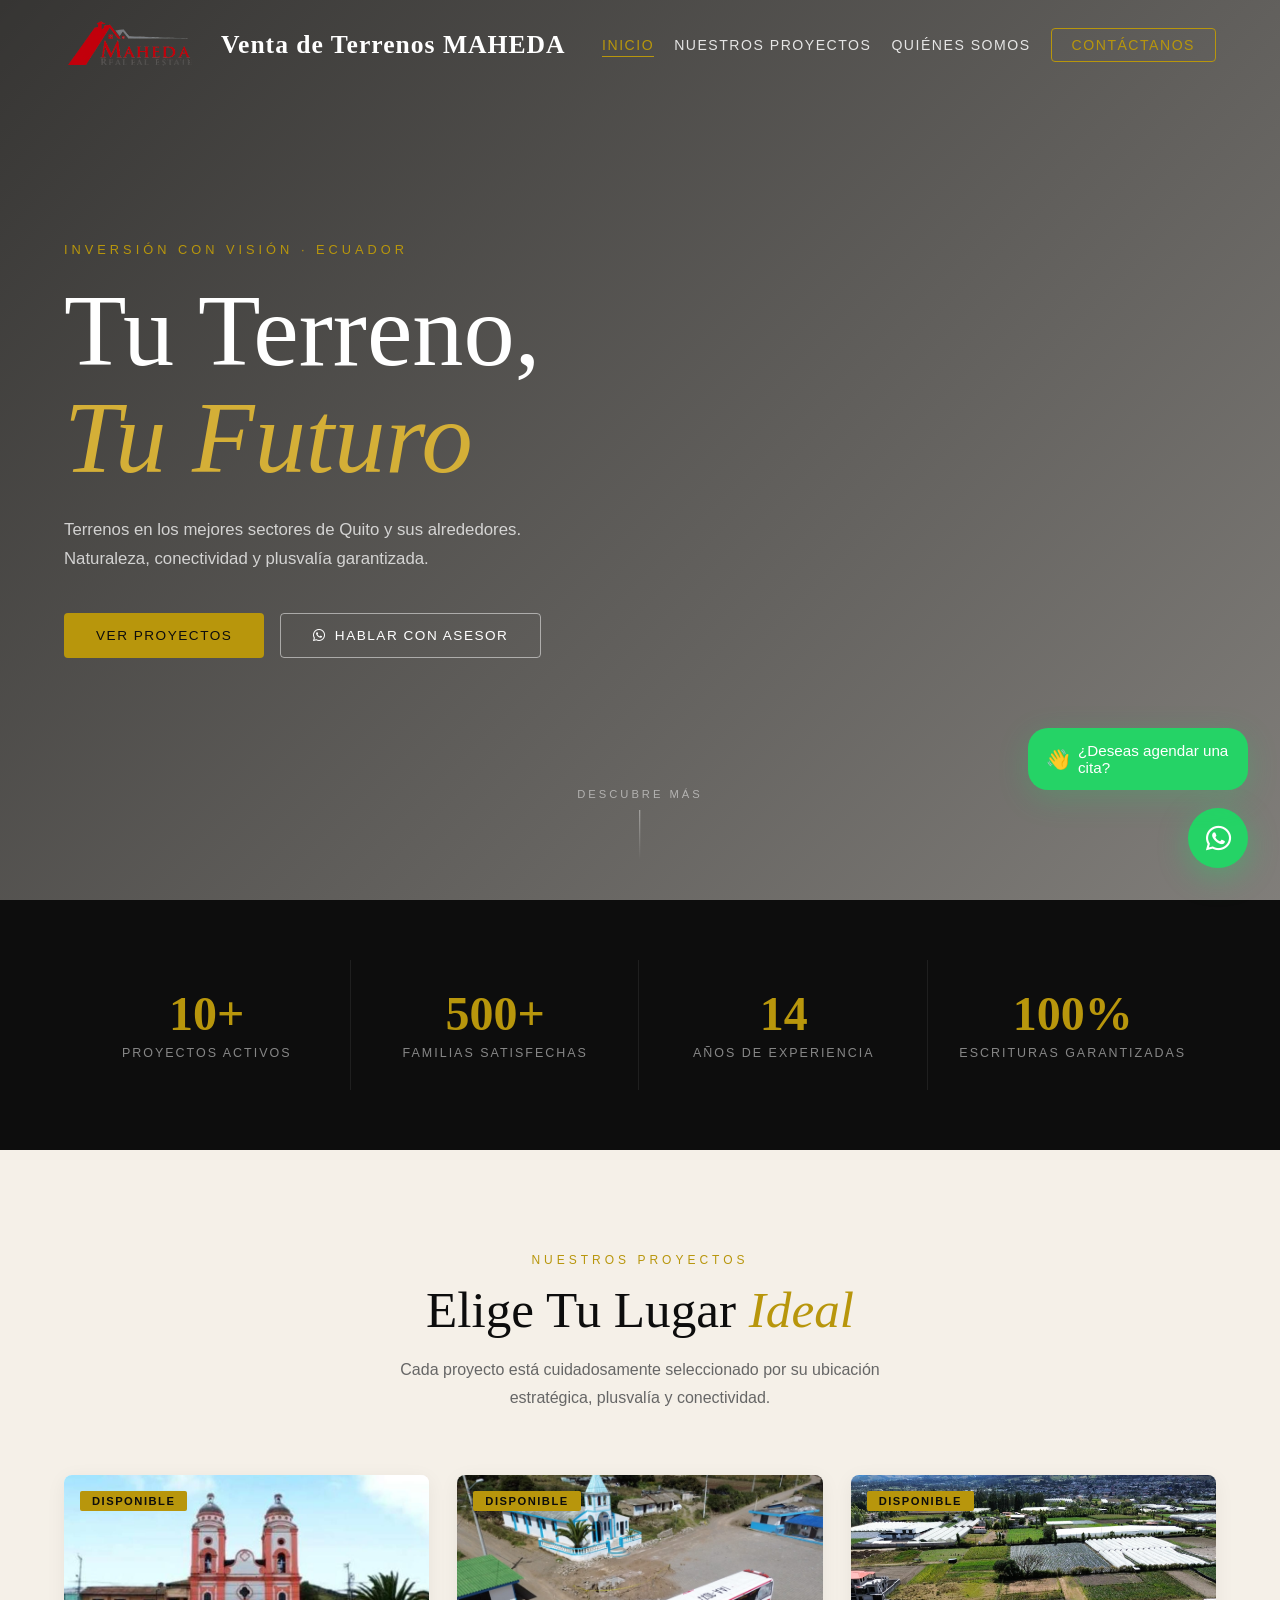
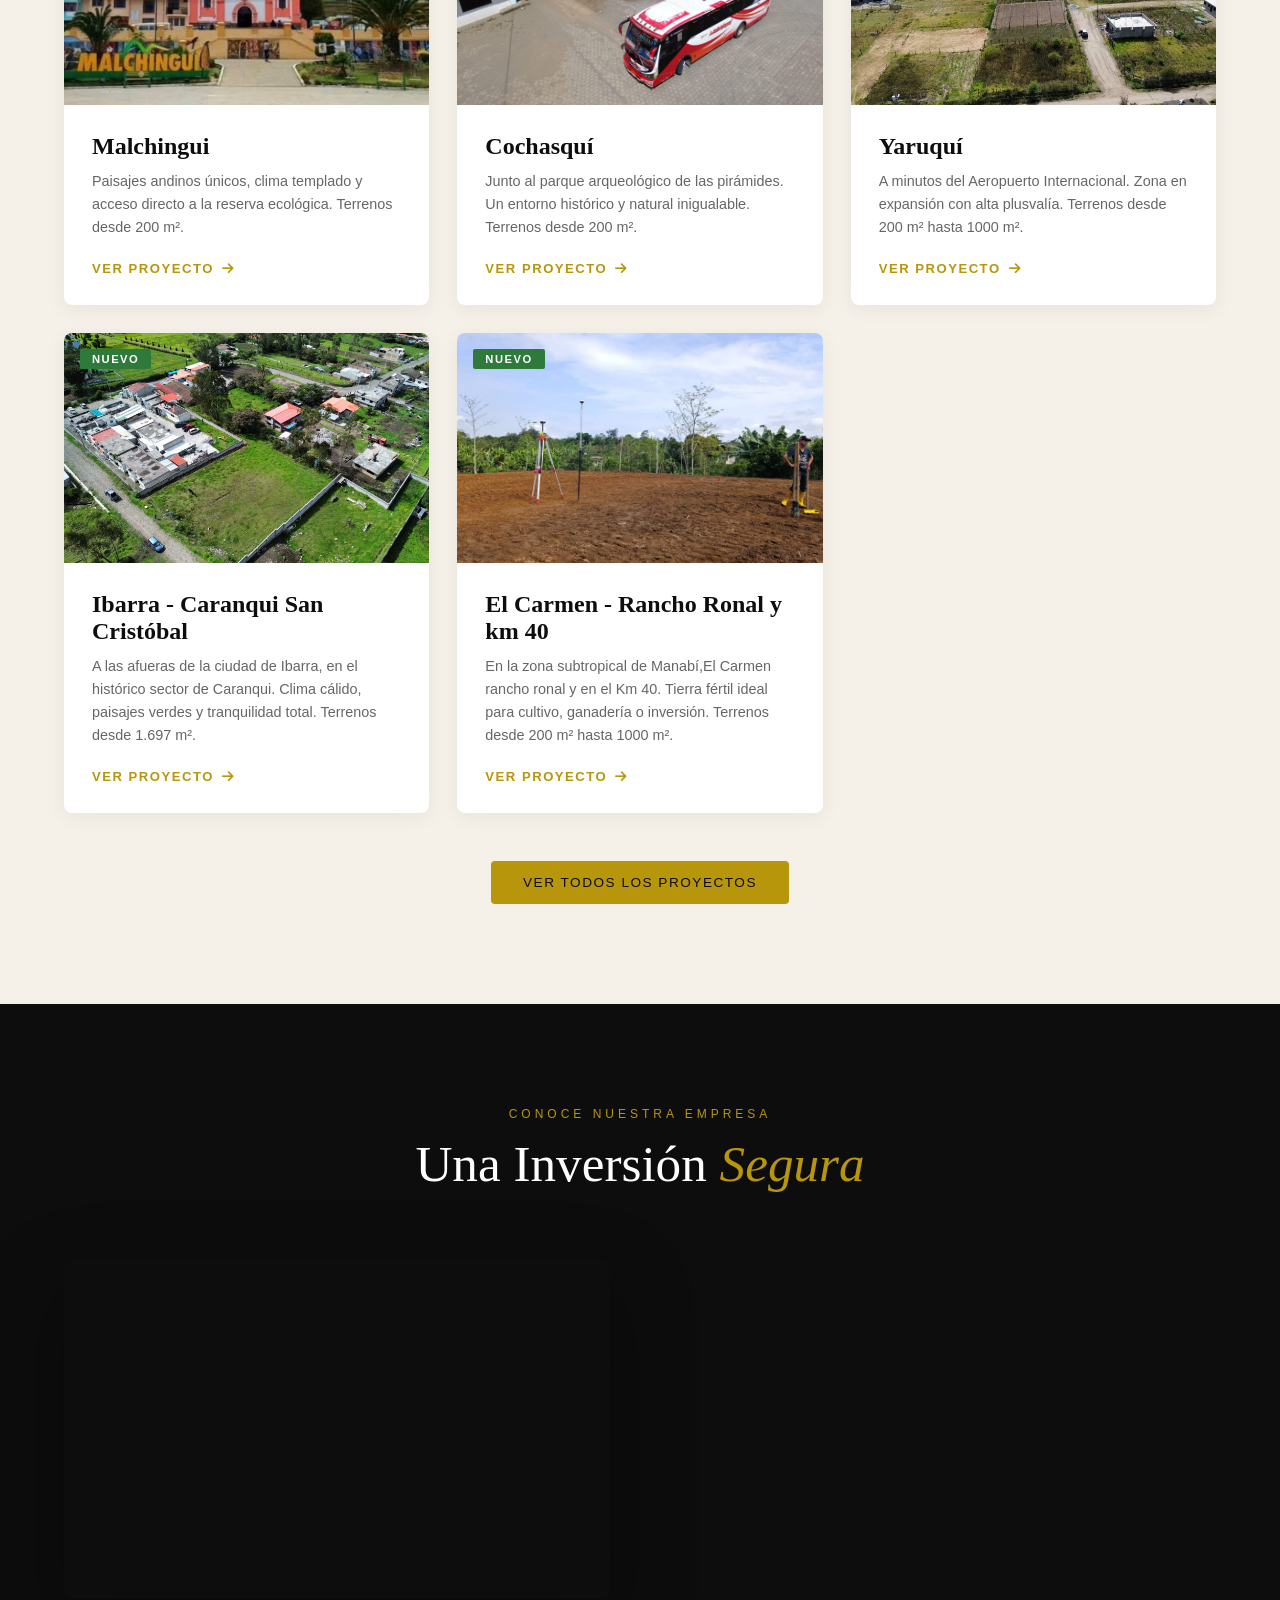
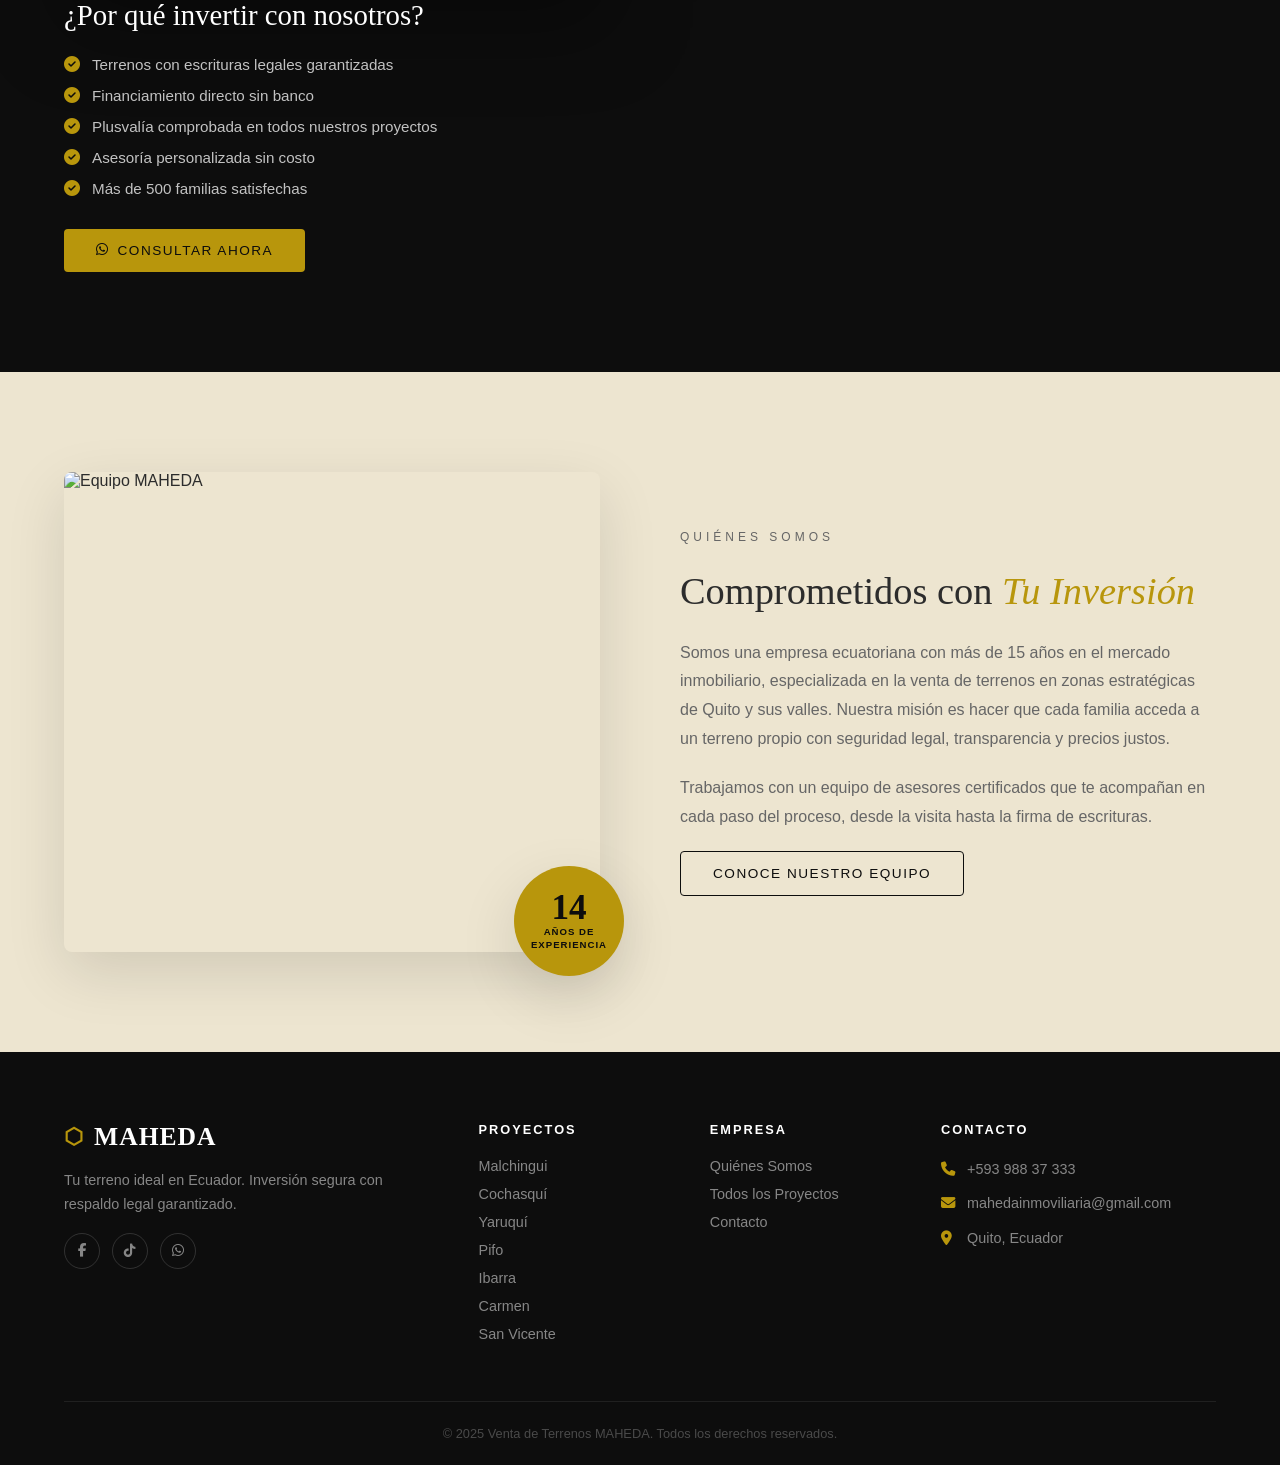
==== commit da9330e6: "Actualización de mi página" ====
--- a/index.html
+++ b/index.html
@@ -6,7 +6,7 @@
   <meta name="description" content="Venta de terrenos en Quito y sus alrededores. Proyectos en Malchingui, Cochasquí, Yaruquí, El carmen, San cristobal y Pifo . Inversión segura en Ecuador."/>
   <meta name="keywords" content="venta de terrenos Quito, terrenos Ecuador, lotes Quito, inversión terrenos, Malchingui, Cochasquí, Yaruquí"/>
   <title>MAHEDA | Venta de terrenos Quito</title>
-  <link rel="icon" href="./img/logo.jpg" type="logo."/>
+  <link rel="icon" href="./img/logo1.png" type="logo."/>
 
   <link rel="stylesheet" href="css/styles.css"/>
   <link href="https://cdn.pixabay.com/video/2022/10/31/137210-766502986_large.mp4" rel="stylesheet"/>
@@ -18,7 +18,7 @@
   <nav class="navbar" id="navbar">
     <div class="nav-container">
       <a href="index.html" class="nav-logo">
-        <img src="./img/logo.jpg" alt="Logo MAHEDA" class="logo-img" style="height: 40px; width: auto; margin-right: 10px;"/>
+        <img src="./img/logo.png" alt="Logo MAHEDA" class="logo-img" style="height: 50px; width: auto; margin-right: 10px;"/>
         <span>Venta de Terrenos MAHEDA</span>
       </a>
       <ul class="nav-menu" id="navMenu">
--- a/css/styles.css
+++ b/css/styles.css
@@ -82,7 +82,7 @@
 .nav-menu {
   display: flex;
   align-items: center;
-  gap: 36px;
+  gap: 20px;
 }
 .nav-link {
   color: rgba(255,255,255,0.85);
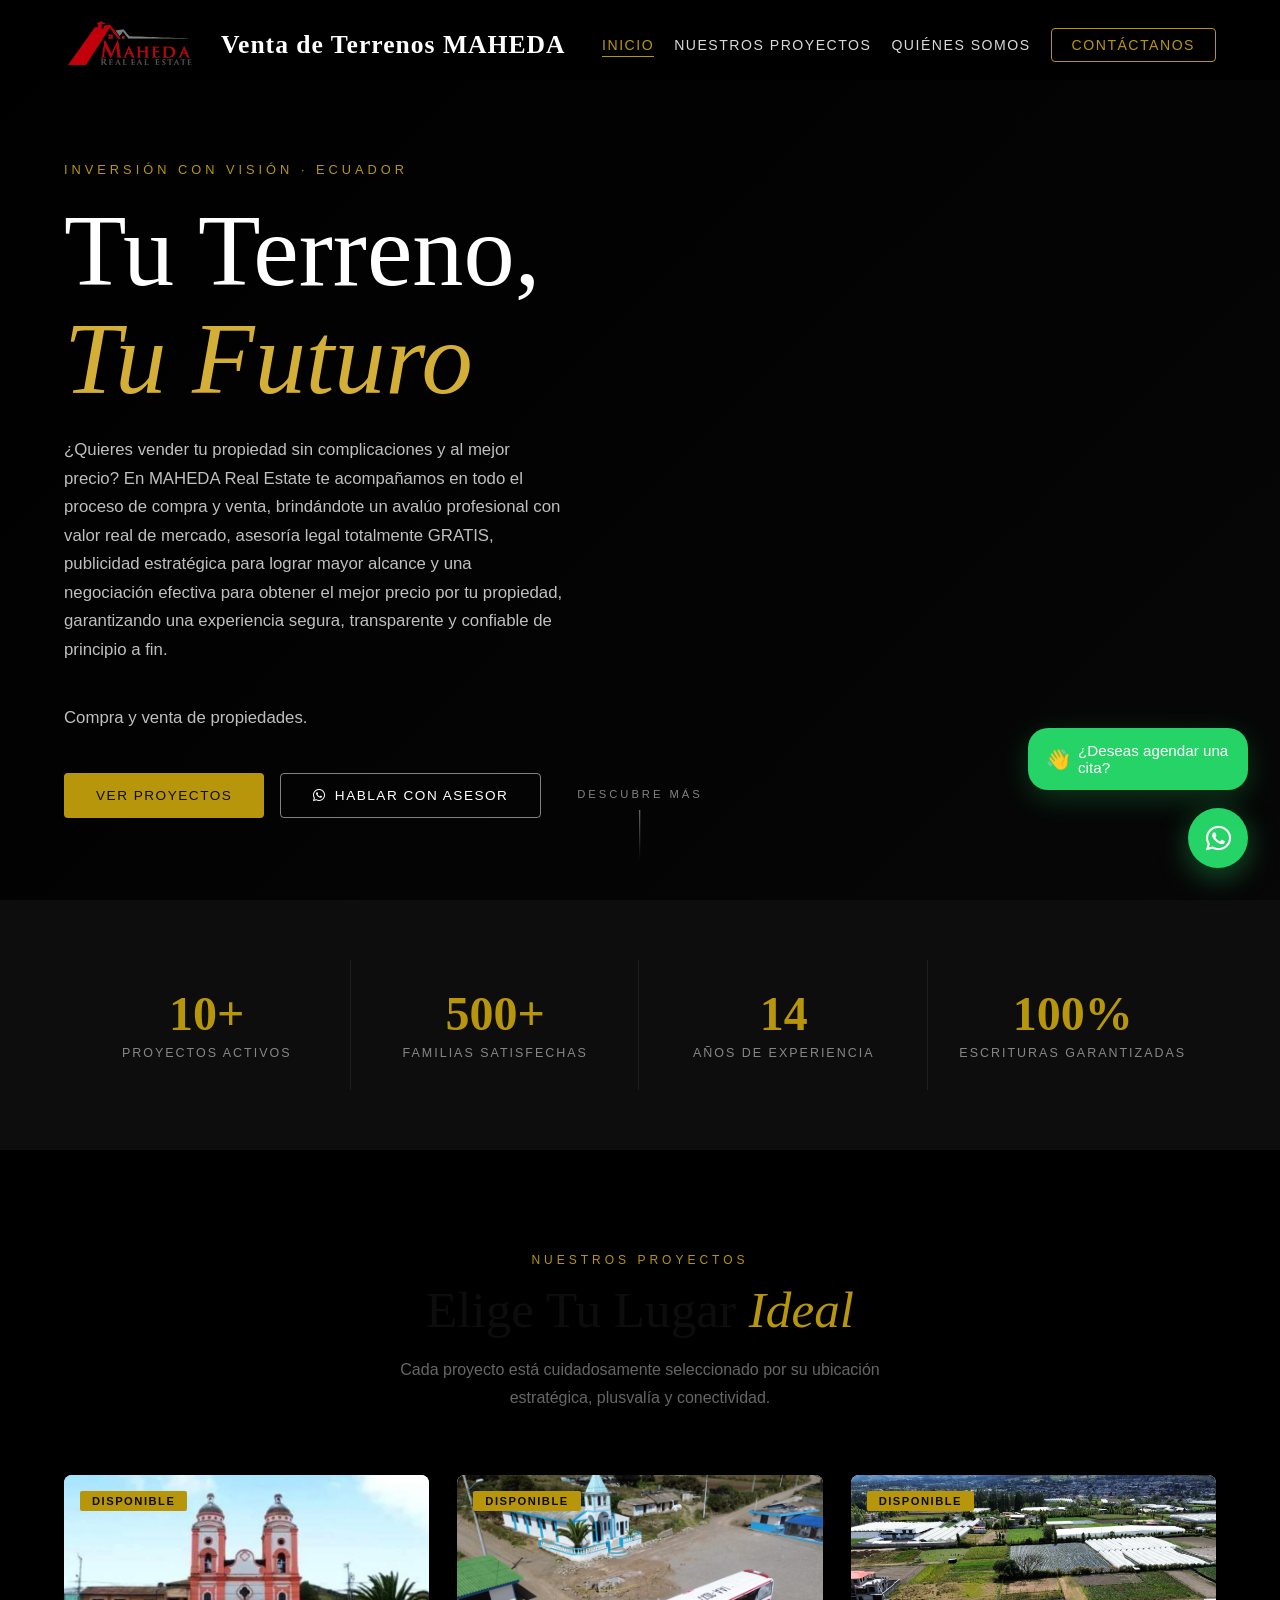
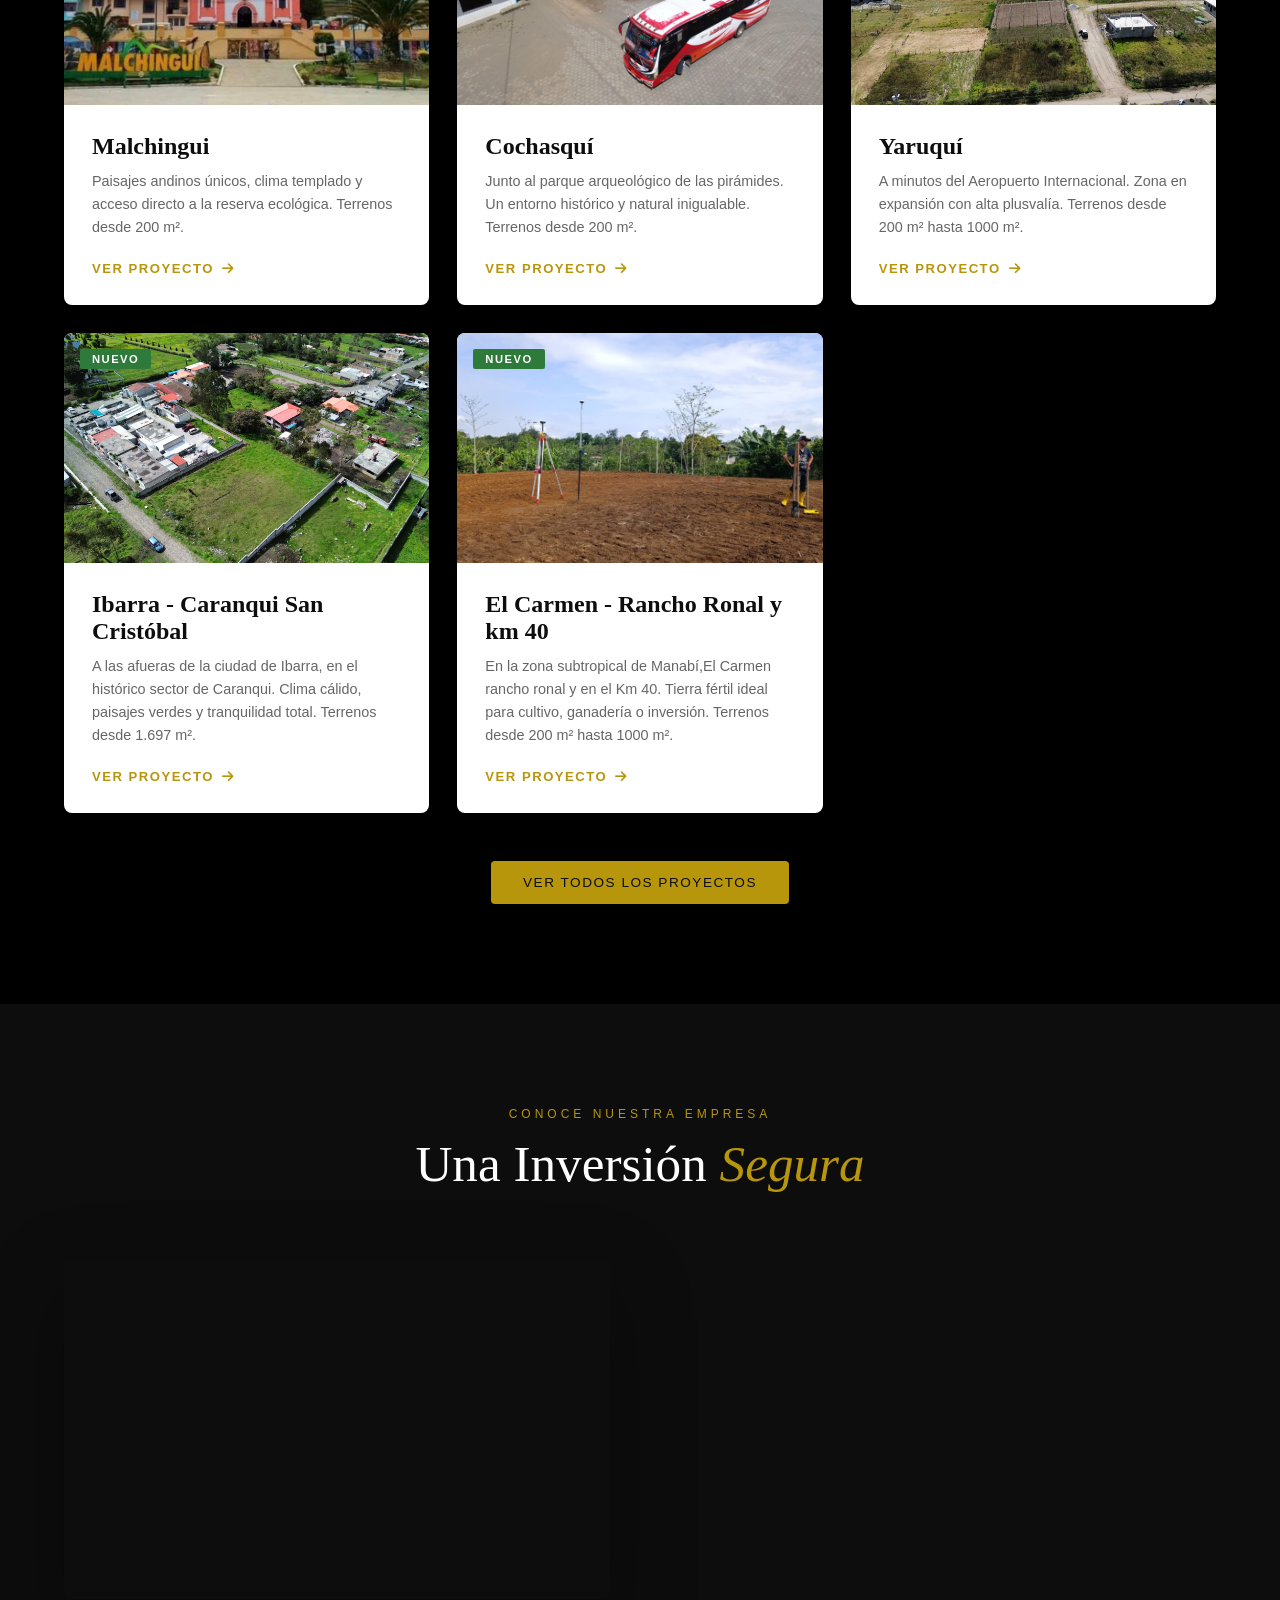
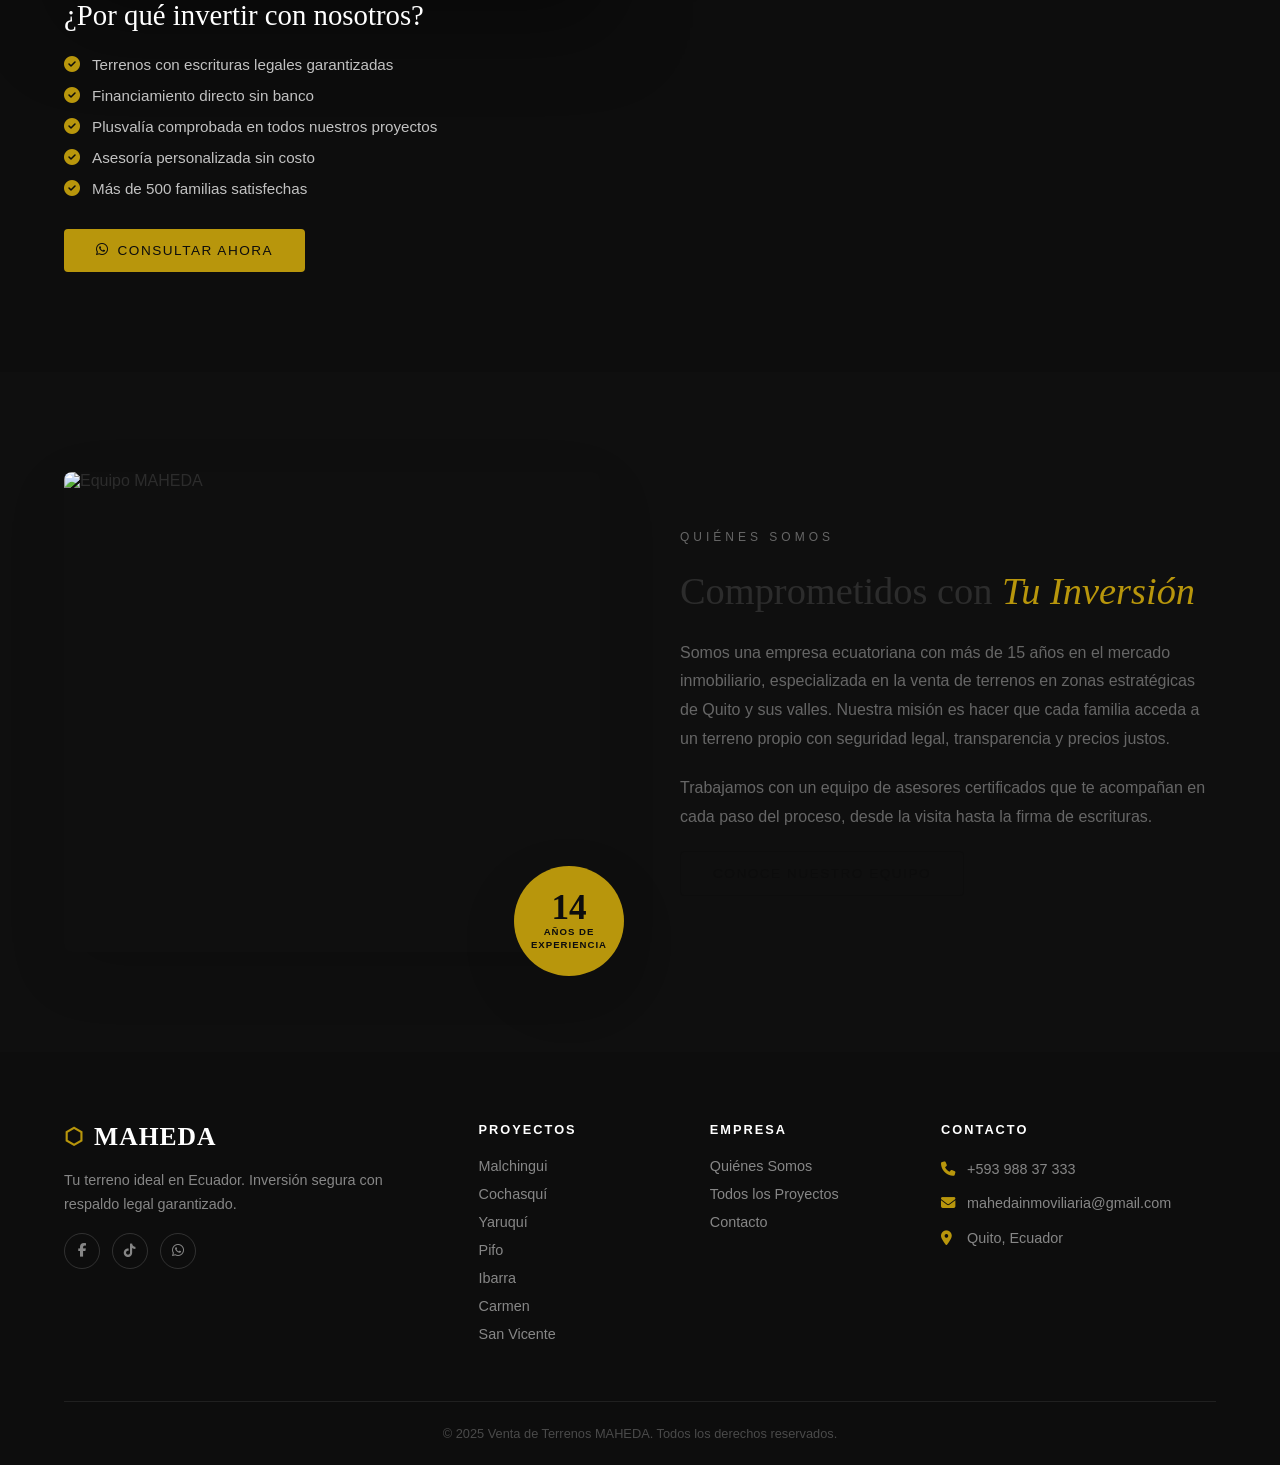
==== commit 42364a0f: "Actualización de mi página" ====
--- a/index.html
+++ b/index.html
@@ -42,7 +42,12 @@
     <div class="hero-content">
       <p class="hero-tag">Inversión con Visión · Ecuador</p>
       <h1 class="hero-title">Tu Terreno,<br/><em>Tu Futuro</em></h1>
-      <p class="hero-subtitle">Terrenos en los mejores sectores de Quito y sus alrededores. Naturaleza, conectividad y plusvalía garantizada.</p>
+      <p class="hero-subtitle">¿Quieres vender tu propiedad sin complicaciones y al mejor precio? En MAHEDA Real Estate te acompañamos en todo el proceso de compra y venta, 
+        brindándote un avalúo profesional con valor real de mercado, 
+        asesoría legal totalmente GRATIS, publicidad estratégica para lograr mayor alcance y una negociación efectiva para obtener el mejor precio por tu propiedad, 
+        garantizando una experiencia segura, transparente y confiable de principio a fin.</p>
+      <p class="hero-subtitle">Compra y venta de propiedades.</p>
+      
       <div class="hero-buttons">
         <a href="proyectos.html" class="btn btn-primary">Ver Proyectos</a>
         <a href="https://wa.me/message/QXF6SSZLIWANG1" target="_blank" class="btn btn-outline">
--- a/css/styles.css
+++ b/css/styles.css
@@ -4,12 +4,13 @@
 
 :root {
   --gold: #B8960C;
+  --nav-height: 80px;
   --gold-light: #D4AF37;
   --dark: #0D0D0D;
   --dark2: #1A1A1A;
   --dark3: #252525;
-  --cream: #F5F0E8;
-  --cream2: #EDE5D0;
+  --cream: #000000;
+  --cream2: #0f0f0f;
   --text: #2C2C2C;
   --text-light: #666;
   --white: #FFFFFF;
@@ -30,6 +31,7 @@
   color: var(--text);
   background: var(--cream);
   overflow-x: hidden;
+  padding-top: var(--nav-height);
 }
 
 img { max-width: 100%; display: block; }
@@ -129,11 +131,13 @@
 /* ---- HERO ---- */
 .hero {
   position: relative;
-  height: 100vh;
-  min-height: 650px;
+  min-height: calc(100vh - var(--nav-height));
+  min-height: max(650px, calc(100vh - var(--nav-height)));
   display: flex;
   align-items: center;
   overflow: hidden;
+  box-sizing: border-box;
+  padding-top: 0; /* content already offset by body padding */
 }
 .hero-video {
   position: absolute;
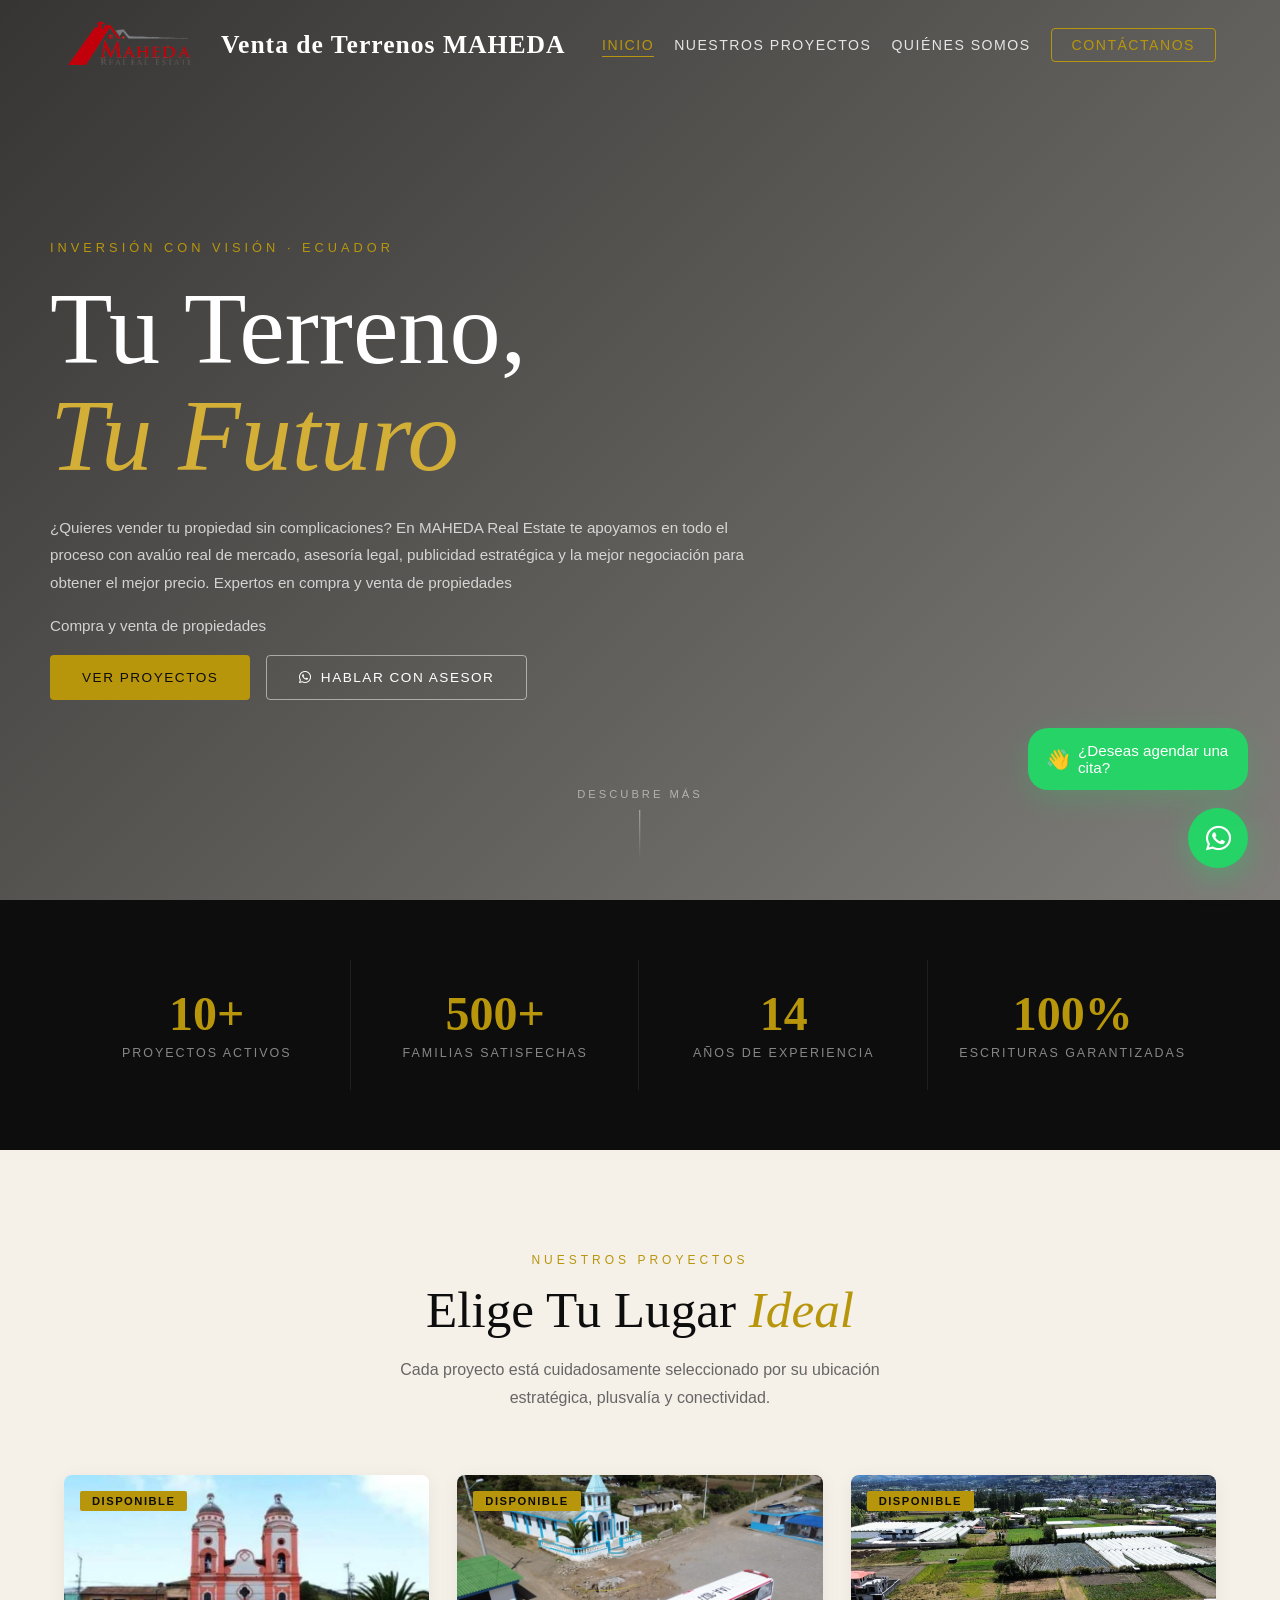
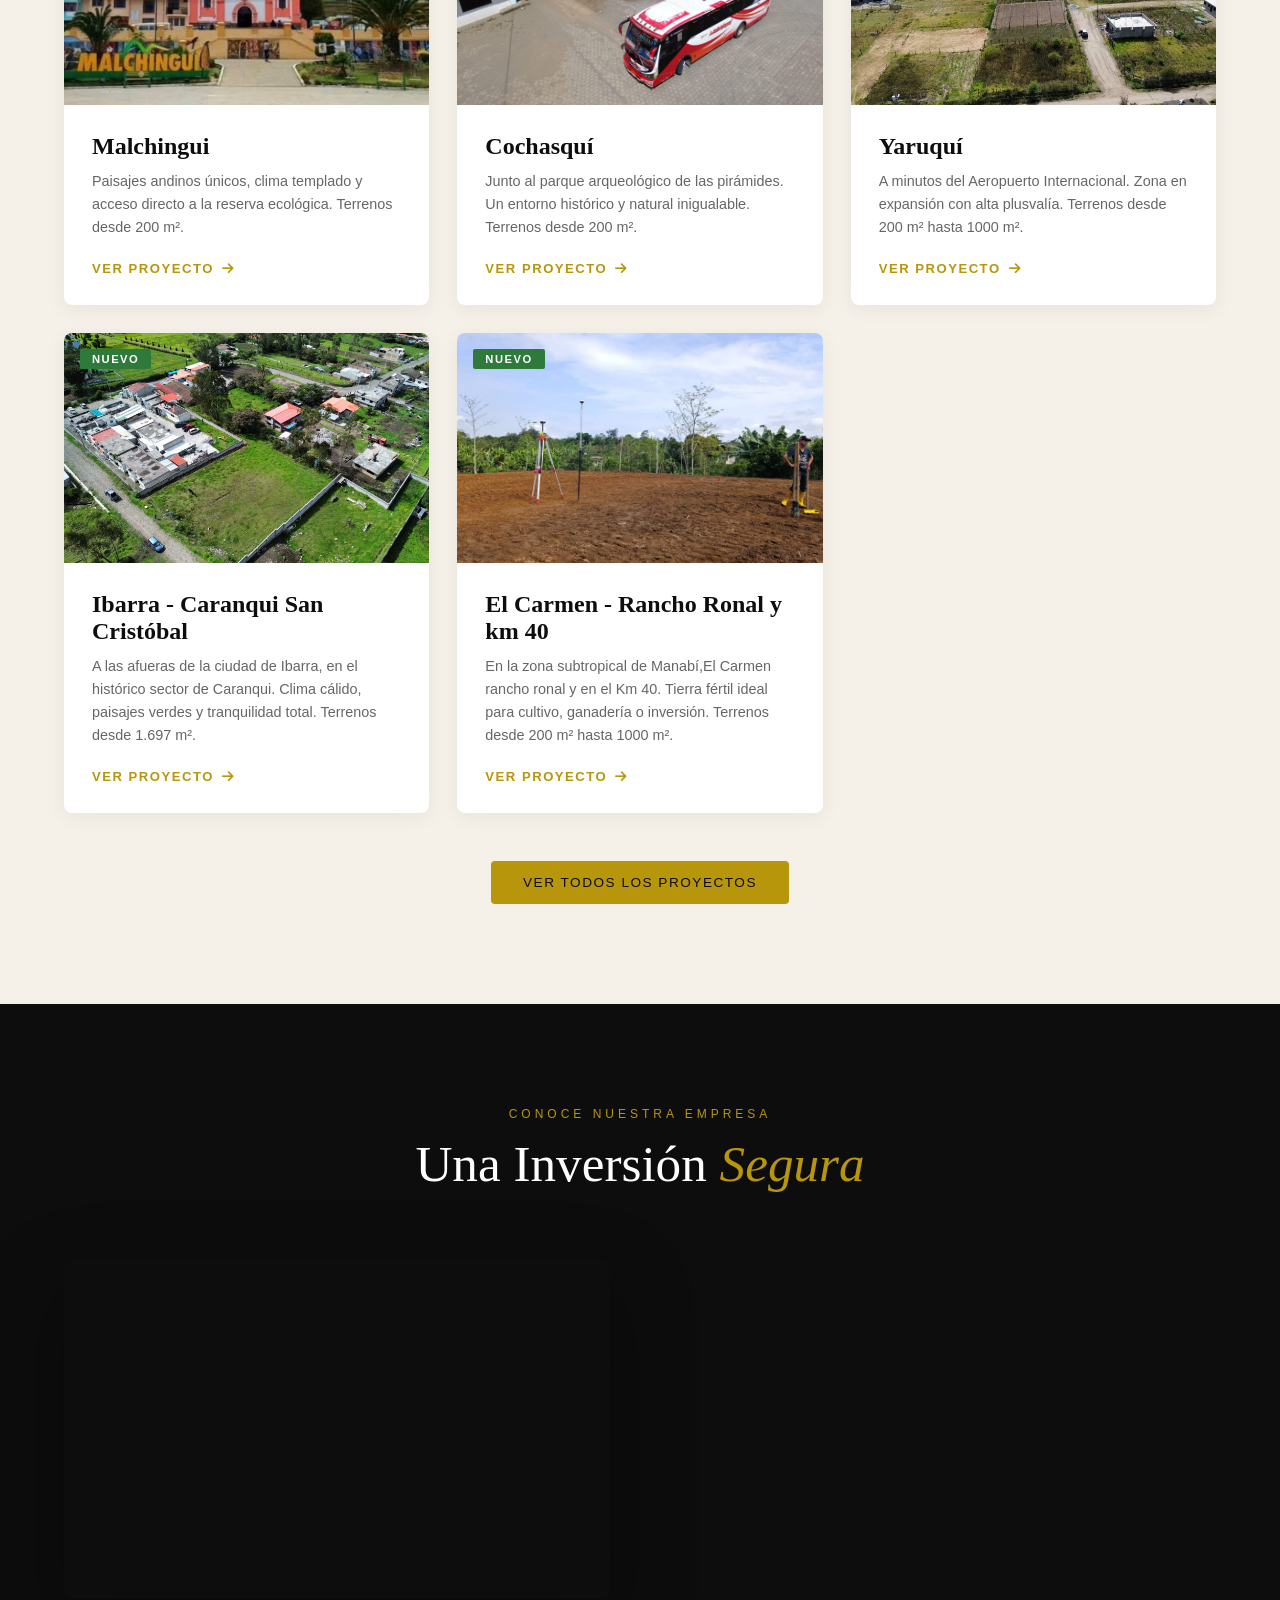
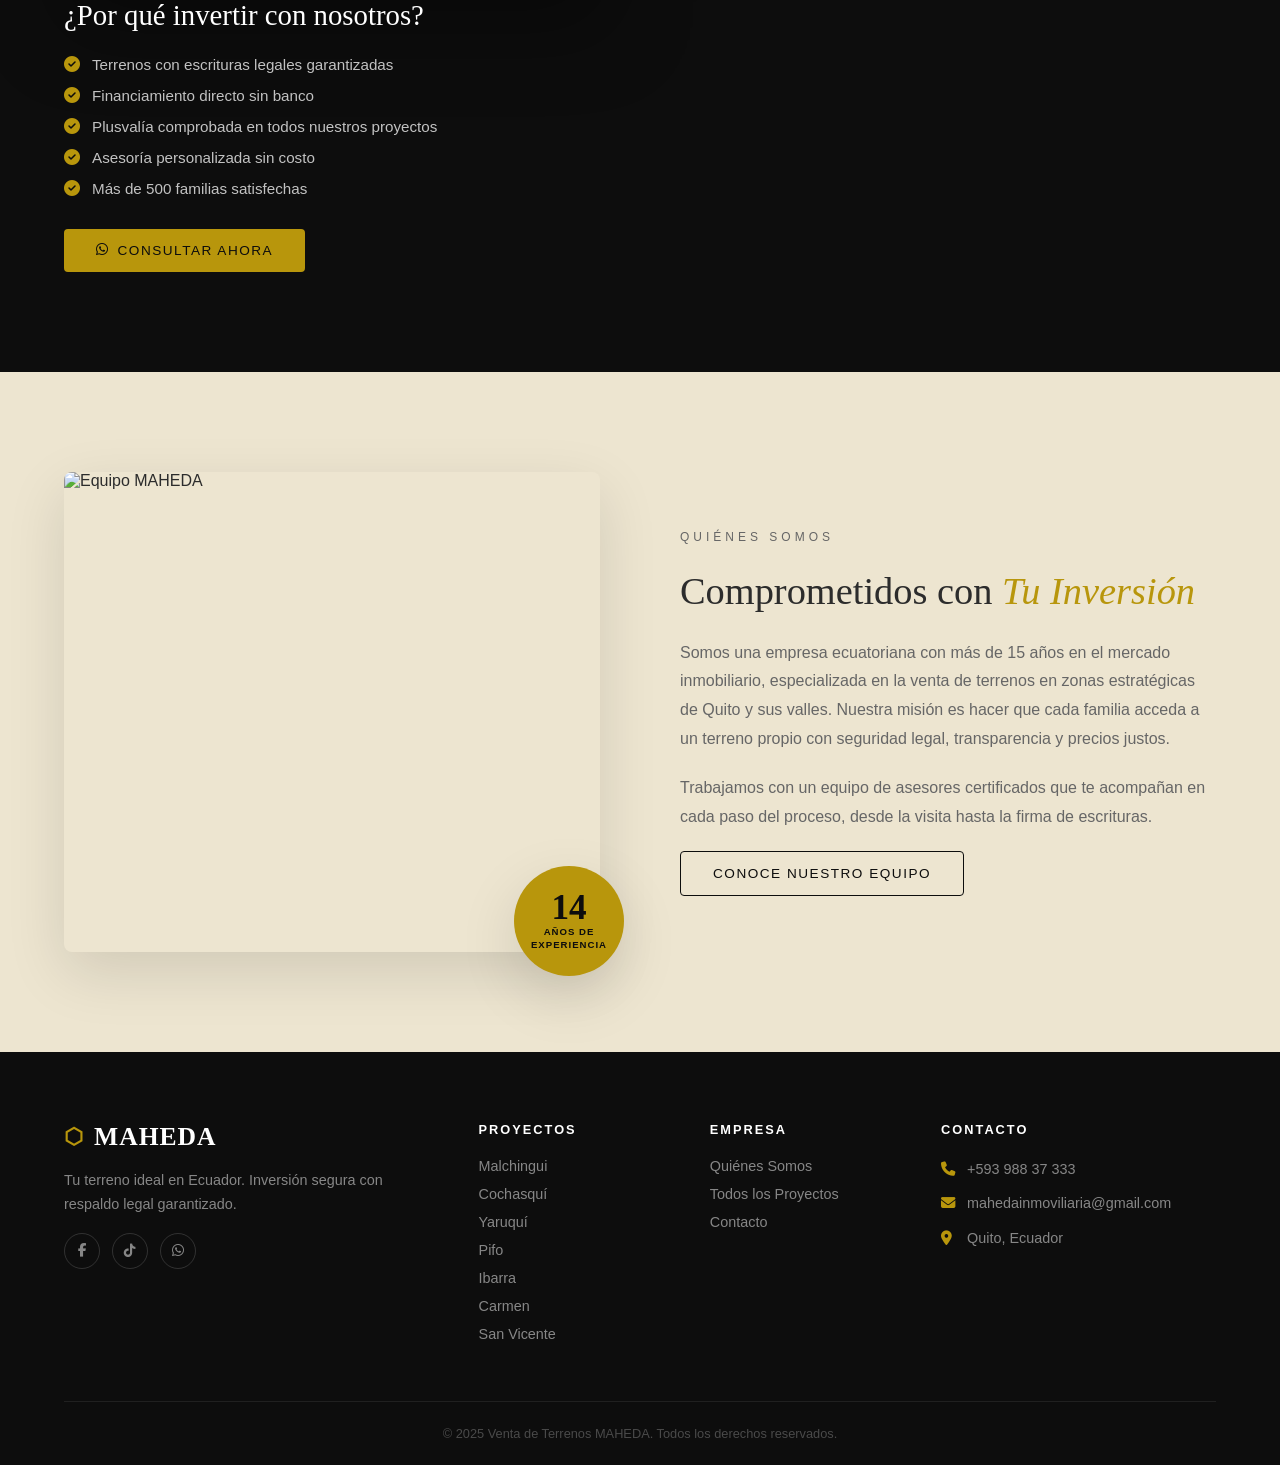
==== commit 2968124d: "Actualización de mi página" ====
--- a/index.html
+++ b/index.html
@@ -42,12 +42,8 @@
     <div class="hero-content">
       <p class="hero-tag">Inversión con Visión · Ecuador</p>
       <h1 class="hero-title">Tu Terreno,<br/><em>Tu Futuro</em></h1>
-      <p class="hero-subtitle">¿Quieres vender tu propiedad sin complicaciones y al mejor precio? En MAHEDA Real Estate te acompañamos en todo el proceso de compra y venta, 
-        brindándote un avalúo profesional con valor real de mercado, 
-        asesoría legal totalmente GRATIS, publicidad estratégica para lograr mayor alcance y una negociación efectiva para obtener el mejor precio por tu propiedad, 
-        garantizando una experiencia segura, transparente y confiable de principio a fin.</p>
-      <p class="hero-subtitle">Compra y venta de propiedades.</p>
-      
+      <p class="hero-subtitle">¿Quieres vender tu propiedad sin complicaciones? En MAHEDA Real Estate te apoyamos en todo el proceso con avalúo real de mercado, asesoría legal, publicidad estratégica y la mejor negociación para obtener el mejor precio. Expertos en compra y venta de propiedades</p>
+      <p class="hero-subtitle">Compra y venta de propiedades</p>
       <div class="hero-buttons">
         <a href="proyectos.html" class="btn btn-primary">Ver Proyectos</a>
         <a href="https://wa.me/message/QXF6SSZLIWANG1" target="_blank" class="btn btn-outline">
--- a/css/styles.css
+++ b/css/styles.css
@@ -4,13 +4,12 @@
 
 :root {
   --gold: #B8960C;
-  --nav-height: 80px;
   --gold-light: #D4AF37;
   --dark: #0D0D0D;
   --dark2: #1A1A1A;
   --dark3: #252525;
-  --cream: #000000;
-  --cream2: #0f0f0f;
+  --cream: #F5F0E8;
+  --cream2: #EDE5D0;
   --text: #2C2C2C;
   --text-light: #666;
   --white: #FFFFFF;
@@ -31,7 +30,6 @@
   color: var(--text);
   background: var(--cream);
   overflow-x: hidden;
-  padding-top: var(--nav-height);
 }
 
 img { max-width: 100%; display: block; }
@@ -131,13 +129,11 @@
 /* ---- HERO ---- */
 .hero {
   position: relative;
-  min-height: calc(100vh - var(--nav-height));
-  min-height: max(650px, calc(100vh - var(--nav-height)));
+  height: 100vh;
+  min-height: 650px;
   display: flex;
   align-items: center;
   overflow: hidden;
-  box-sizing: border-box;
-  padding-top: 0; /* content already offset by body padding */
 }
 .hero-video {
   position: absolute;
@@ -155,7 +151,7 @@
 .hero-content {
   position: relative;
   z-index: 2;
-  padding: 0 24px;
+  padding: 40px 10px 0 10px;
   max-width: 1200px;
   margin: 0 auto;
   width: 100%;
@@ -182,12 +178,11 @@
   color: var(--gold-light);
 }
 .hero-subtitle {
-  font-size: 1.05rem;
+  font-size: 0.95rem;
   color: rgba(255,255,255,0.75);
-  max-width: 500px;
-  line-height: 1.7;
-  margin-bottom: 40px;
-  animation: fadeUp 0.8s ease 0.6s both;
+  max-width: 700px;
+  line-height: 1.8;
+  margin-bottom: 16px;
 }
 .hero-buttons {
   display: flex;
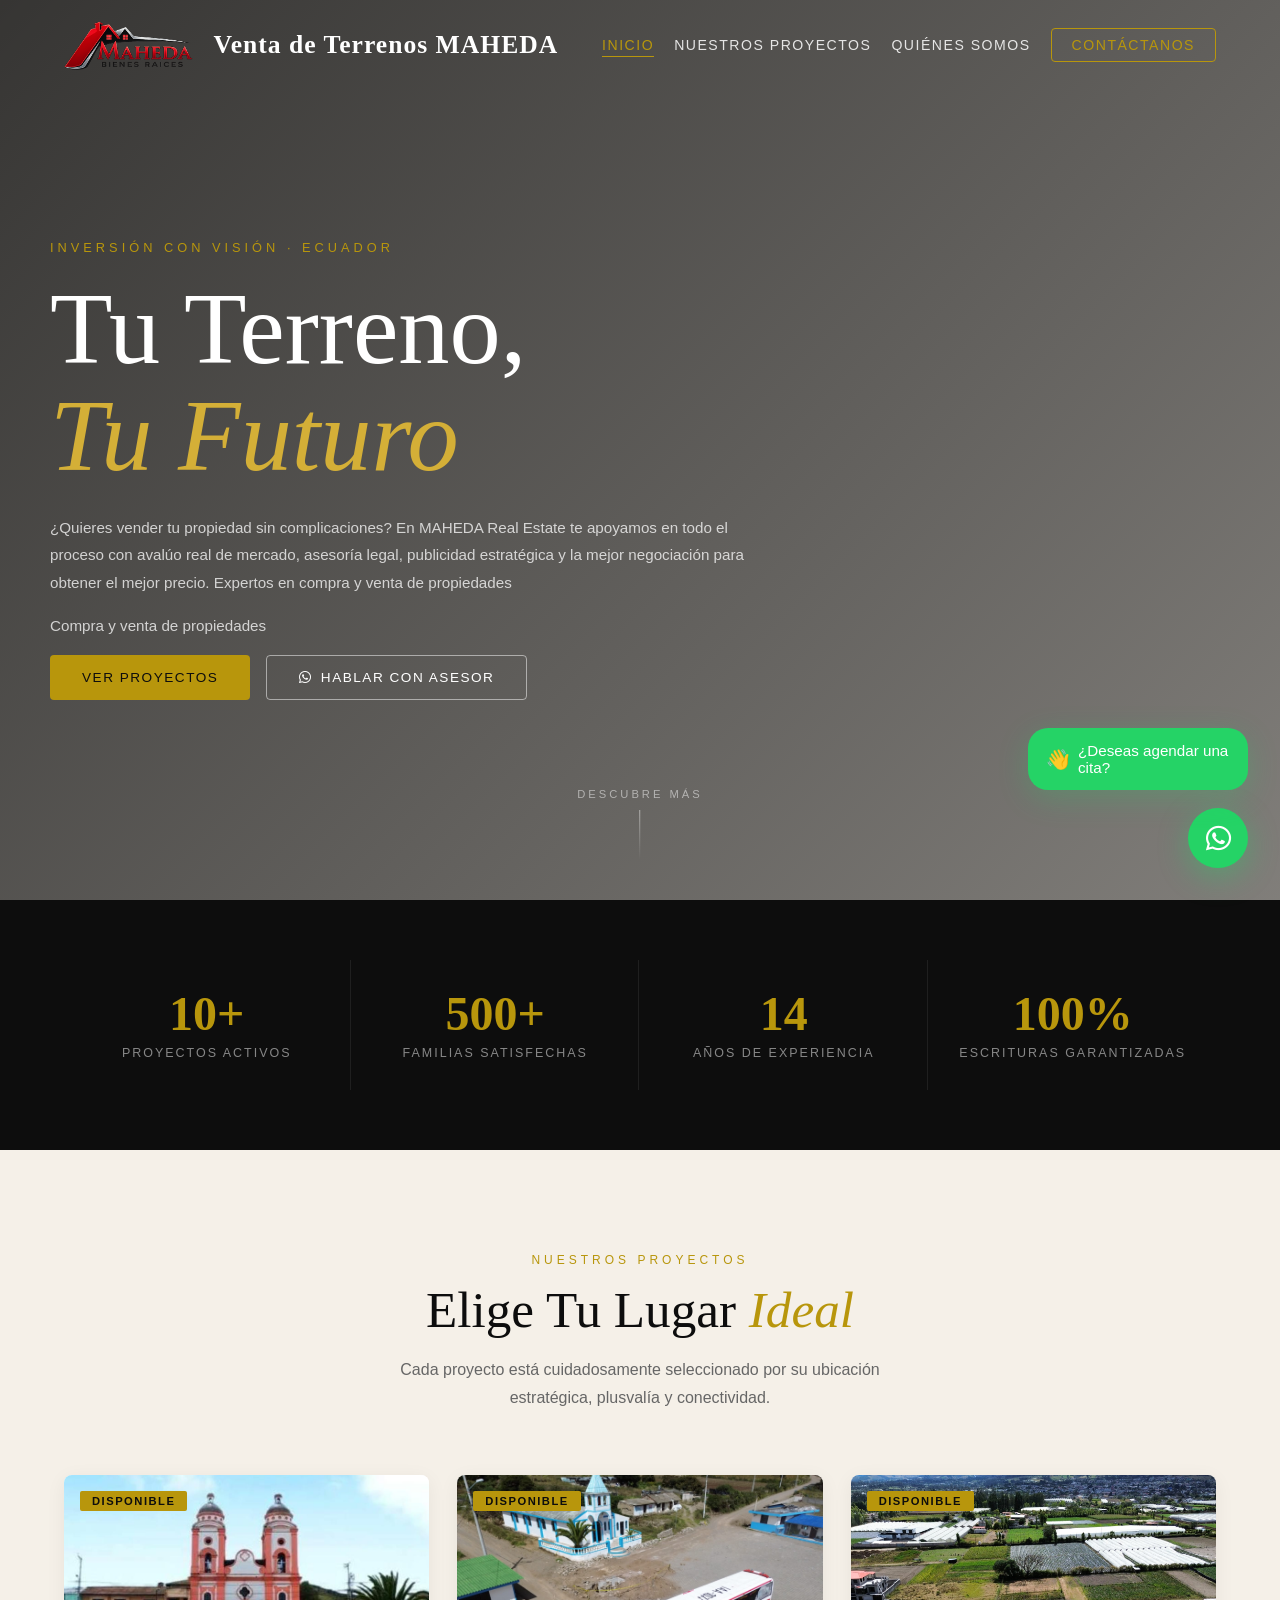
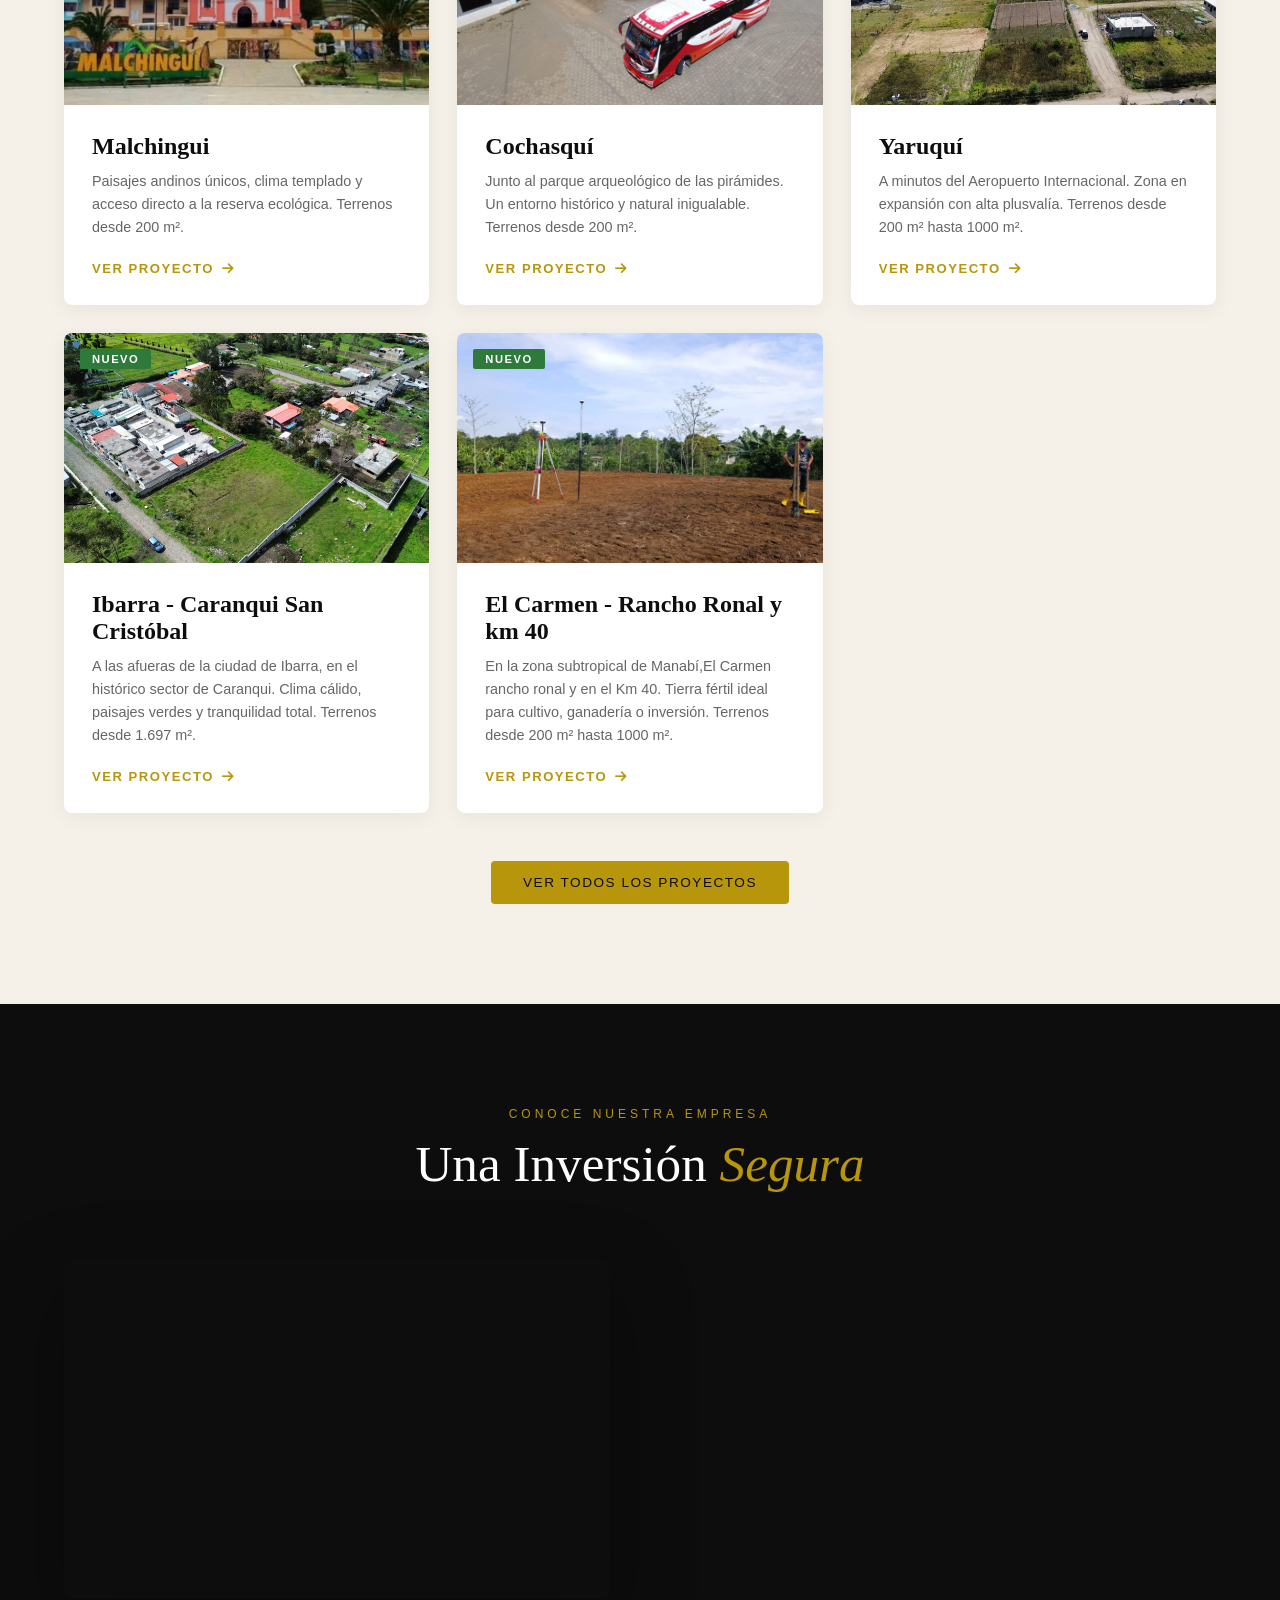
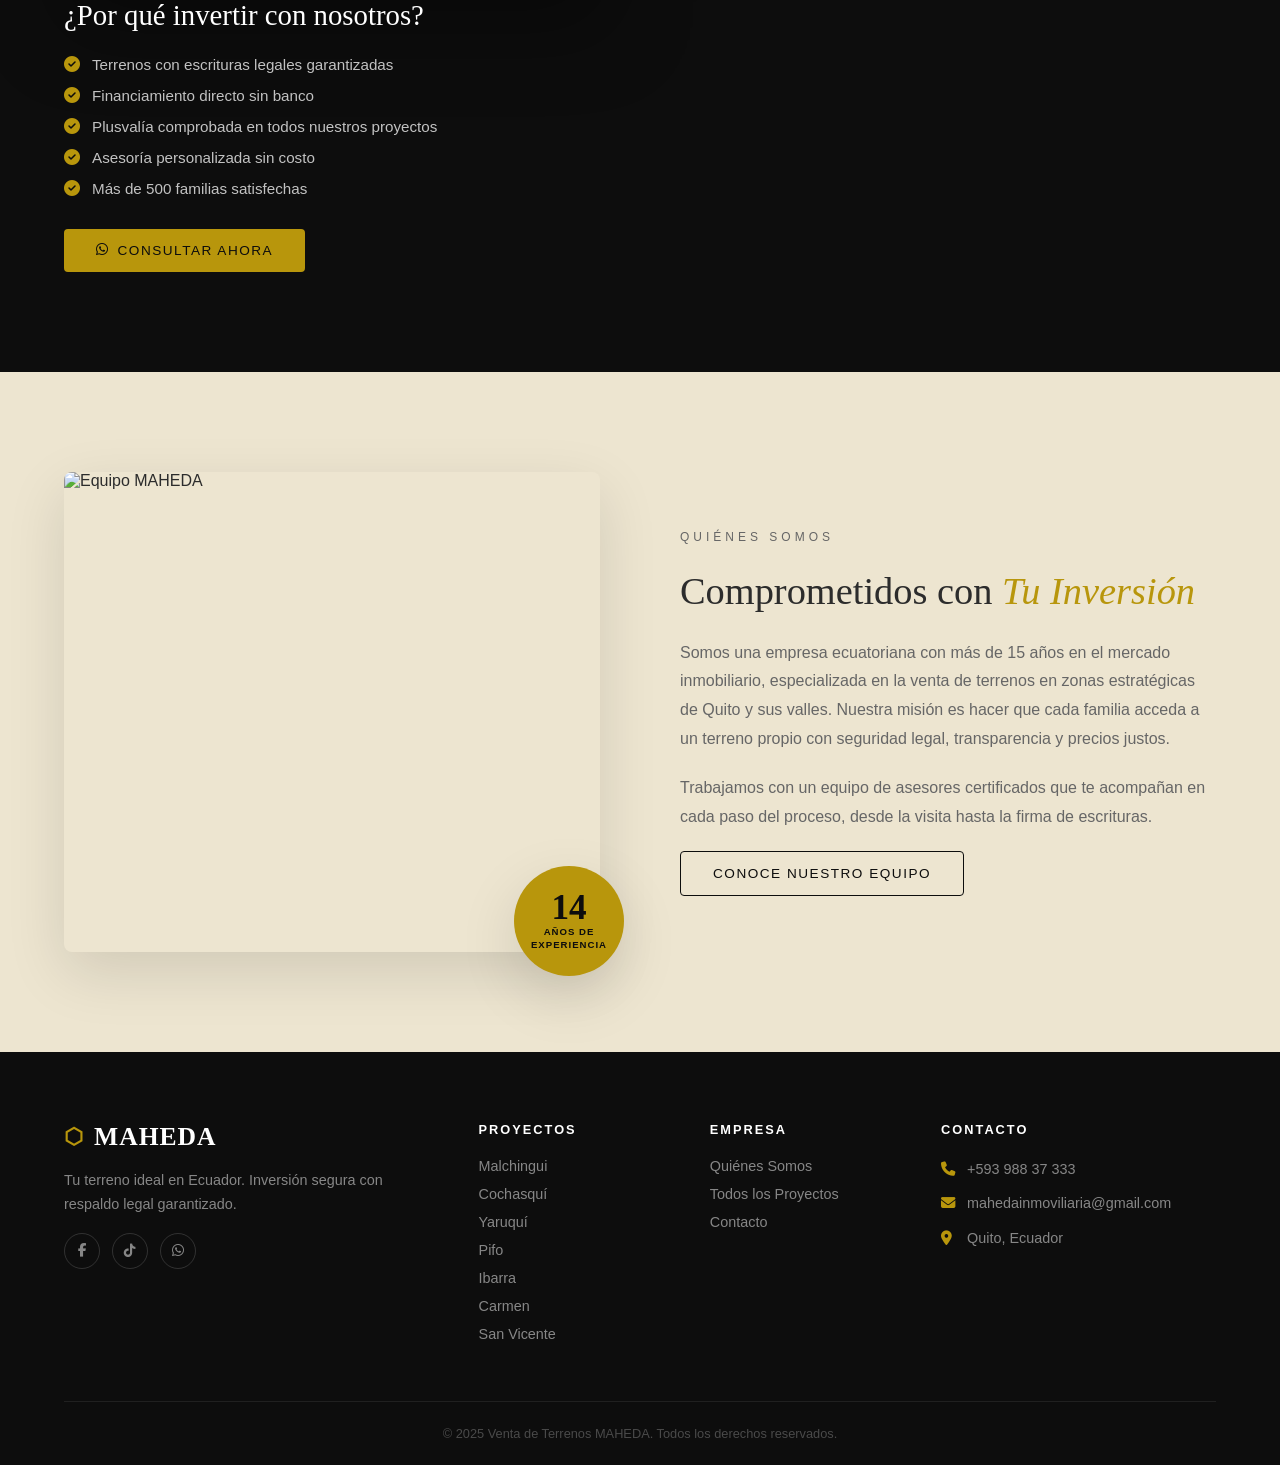
==== commit b7935d99: "mensaje de actualización" ====
--- a/index.html
+++ b/index.html
@@ -7,6 +7,7 @@
   <meta name="keywords" content="venta de terrenos Quito, terrenos Ecuador, lotes Quito, inversión terrenos, Malchingui, Cochasquí, Yaruquí"/>
   <title>MAHEDA | Venta de terrenos Quito</title>
   <link rel="icon" href="./img/logo1.png" type="logo."/>
+
 
   <link rel="stylesheet" href="css/styles.css"/>
   <link href="https://cdn.pixabay.com/video/2022/10/31/137210-766502986_large.mp4" rel="stylesheet"/>
